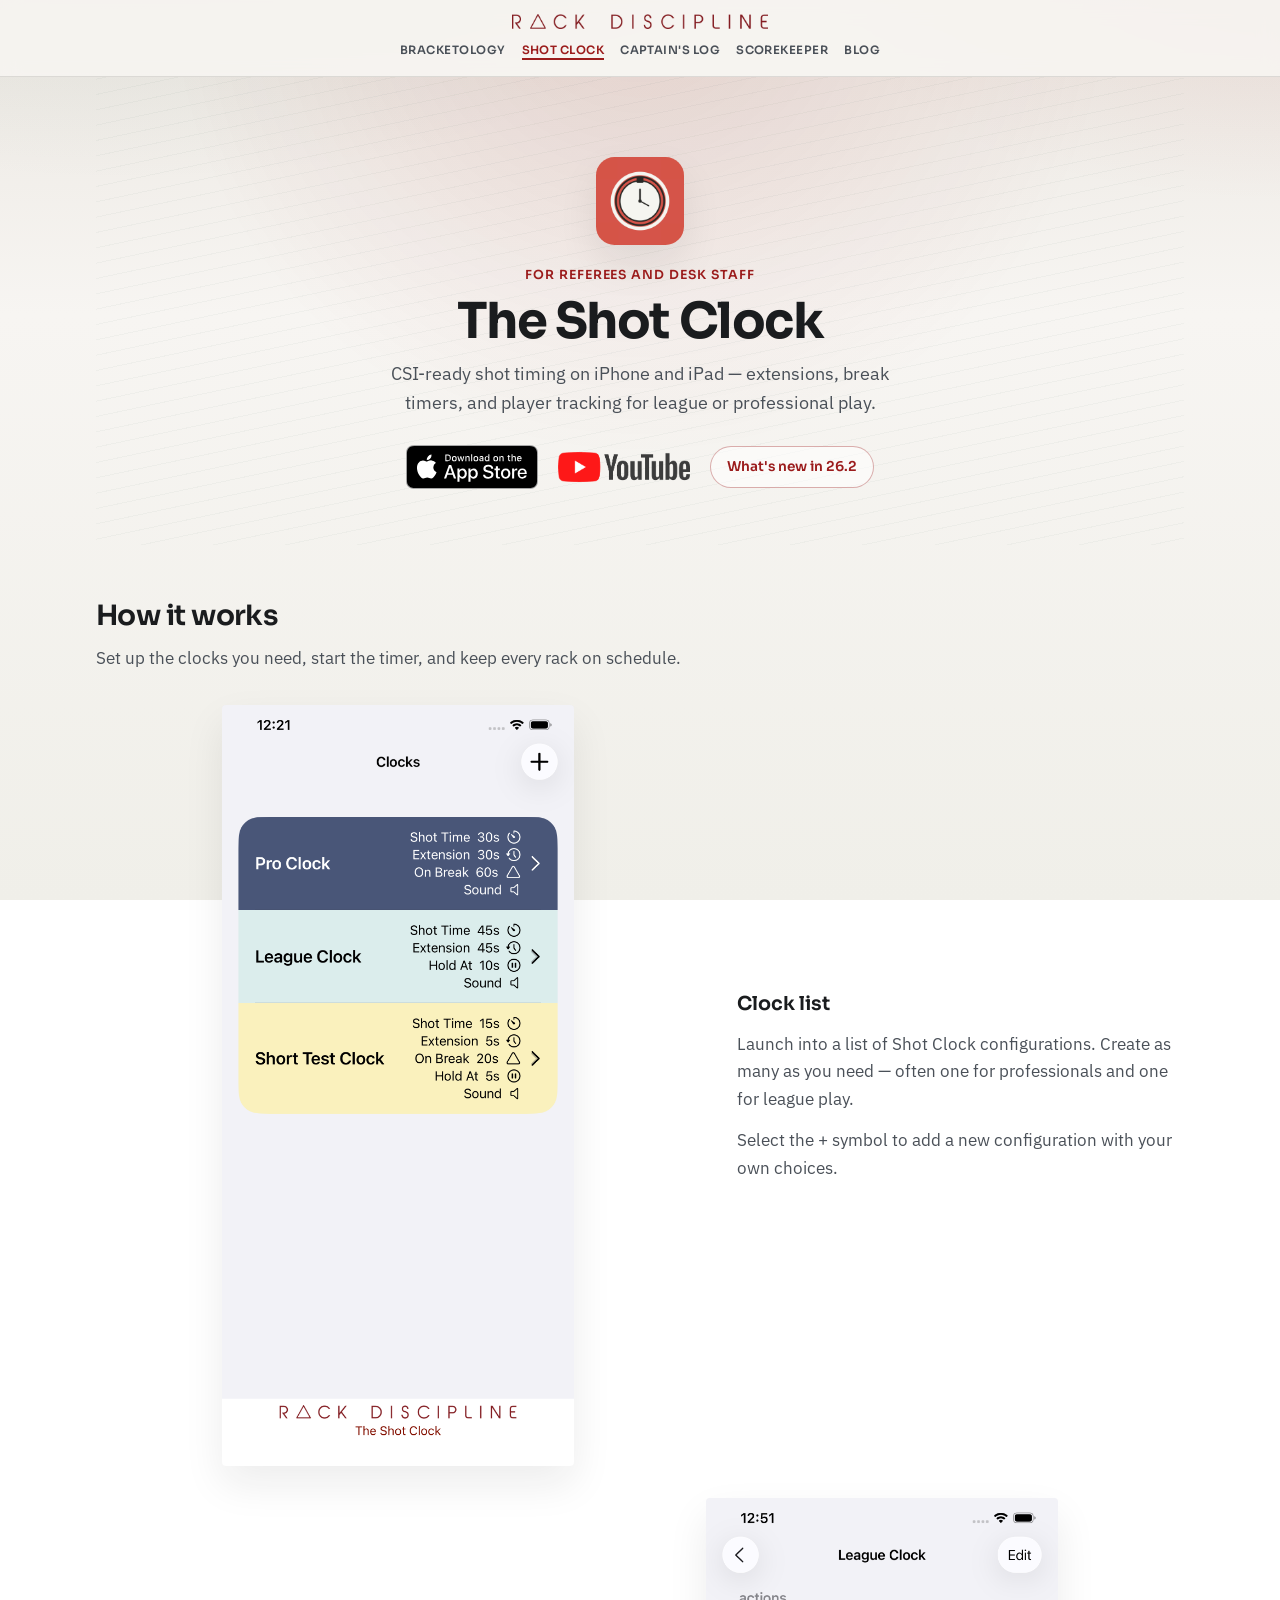
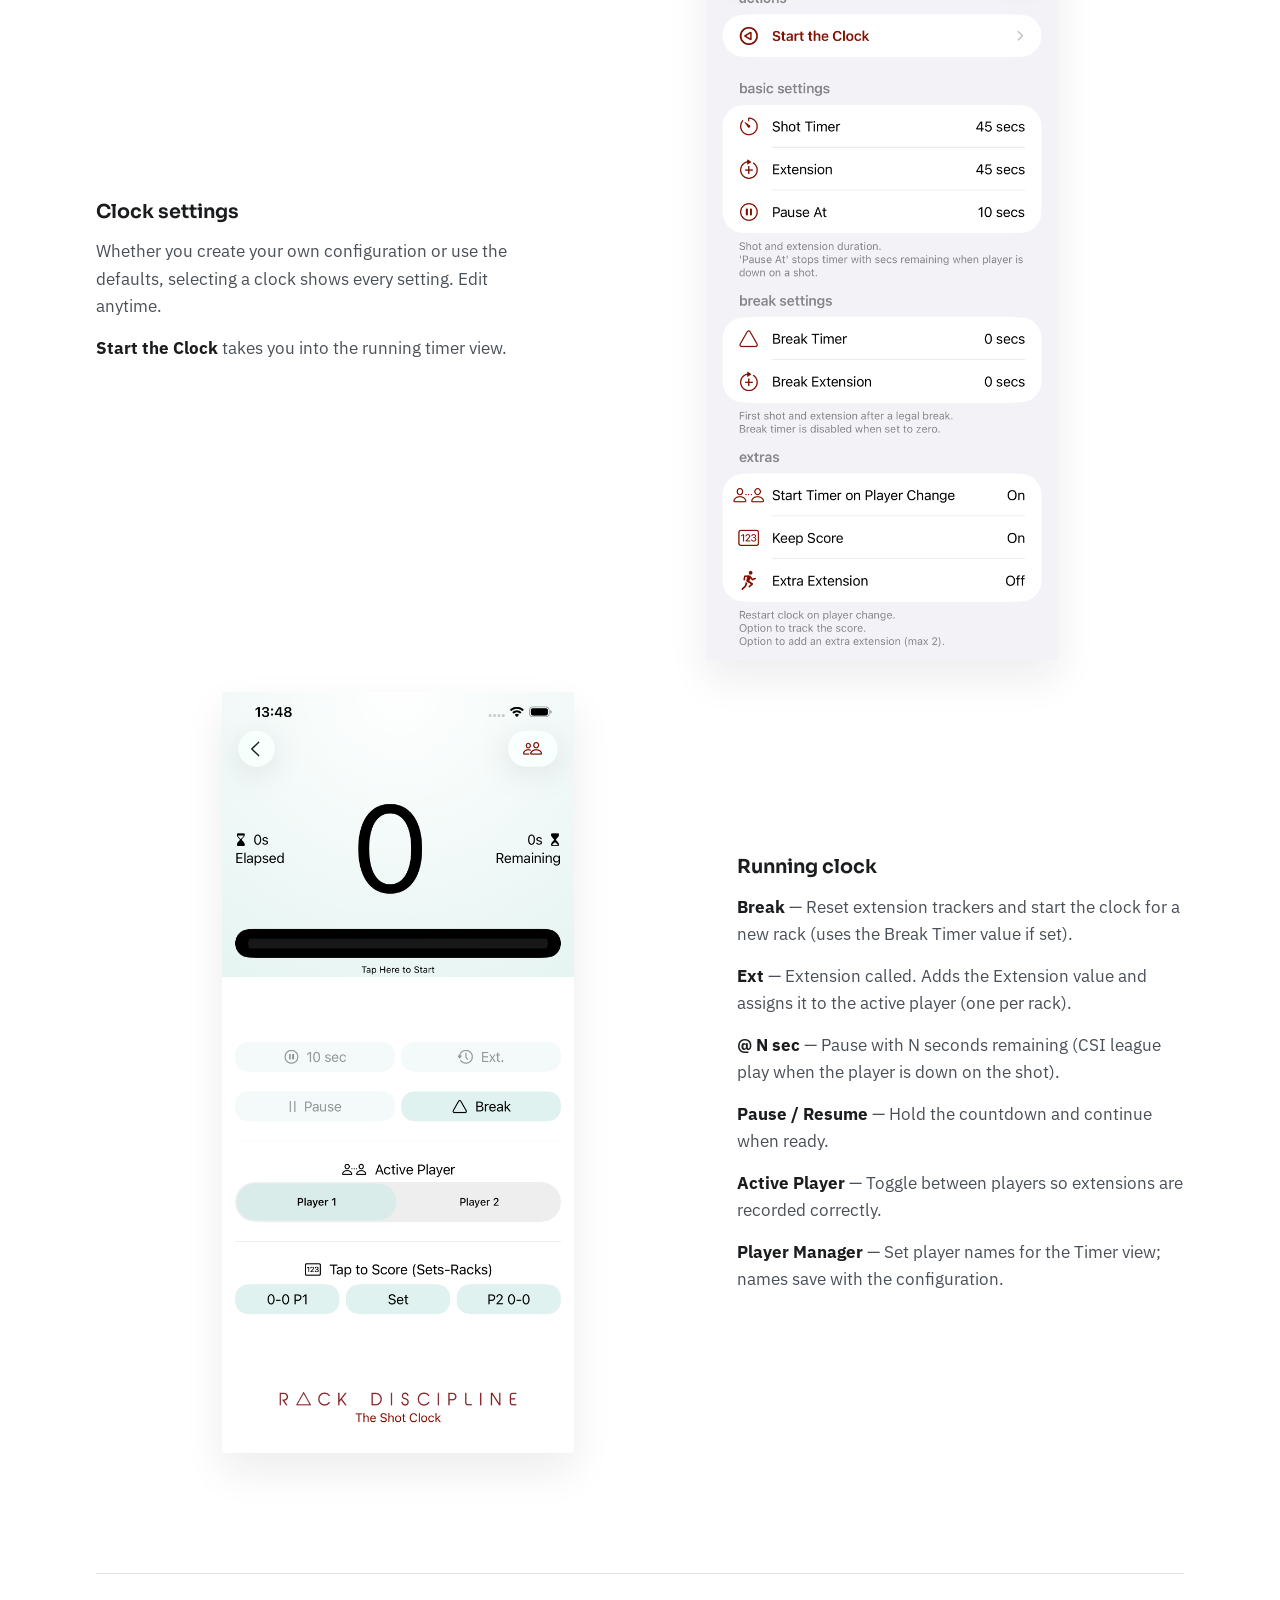
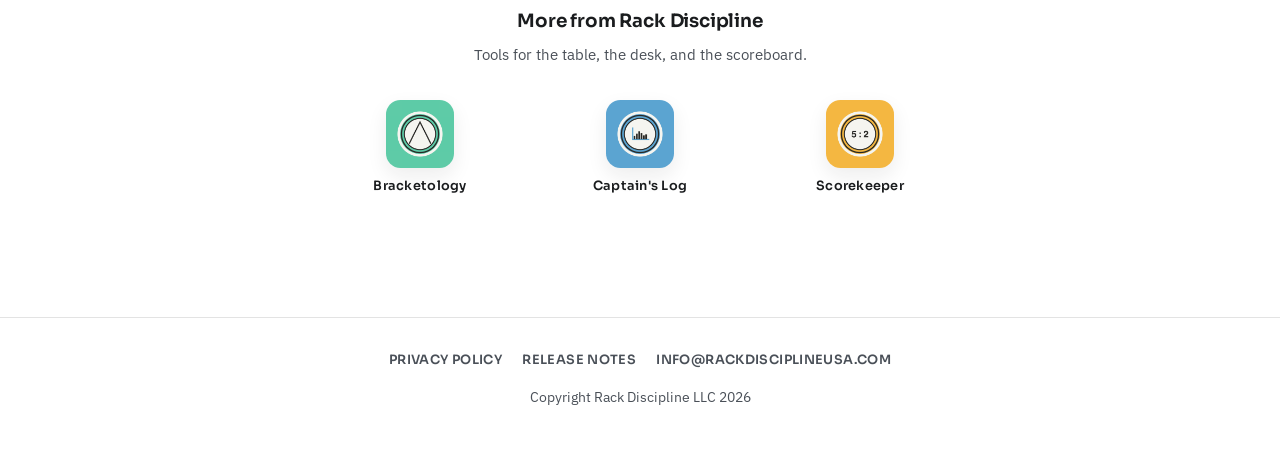
==== index.html @ 449a42b2 "Add Blog link to the nav Co-Authored-By: Claude Sonnet 5.5 <noreply@anthropic.com>" ====
<!DOCTYPE html>
<html lang="en">
<head>
  <!-- Google Tag Manager -->
  <script>(function(w,d,s,l,i){w[l]=w[l]||[];w[l].push({'gtm.start':
  new Date().getTime(),event:'gtm.js'});var f=d.getElementsByTagName(s)[0],
  j=d.createElement(s),dl=l!='dataLayer'?'&l='+l:'';j.async=true;j.src=
  'https://www.googletagmanager.com/gtm.js?id='+i+dl;f.parentNode.insertBefore(j,f);
  })(window,document,'script','dataLayer','GTM-5RBL3QDF');</script>
  <meta charset="UTF-8">
  <meta name="viewport" content="width=device-width, initial-scale=1.0">
  <title>The Shot Clock for referees and desk staff — Rack Discipline LLC</title>
  <meta name="description" content="CSI-ready shot timing on iPhone and iPad. For referees and desk staff.">
  <link rel="preconnect" href="https://fonts.googleapis.com">
  <link rel="preconnect" href="https://fonts.gstatic.com" crossorigin>
  <link href="https://fonts.googleapis.com/css2?family=IBM+Plex+Sans:wght@400;500;600&family=Sora:wght@600;700&display=swap" rel="stylesheet">
  <link rel="stylesheet" href="css/site.css">
  <script async src="https://www.googletagmanager.com/gtag/js?id=G-SCKJXLFPCS"></script>
  <script>
    window.dataLayer = window.dataLayer || [];
    function gtag(){dataLayer.push(arguments);}
    gtag('js', new Date());
    gtag('config', 'G-SCKJXLFPCS');
  </script>
</head>
<body>
  <noscript><iframe src="https://www.googletagmanager.com/ns.html?id=GTM-5RBL3QDF"
    height="0" width="0" style="display:none;visibility:hidden"></iframe></noscript>

  <header class="site-header">
    <a class="site-header__brand" href="https://rackdisciplineusa.com">
      <img src="img/RD_HOR_DARK_RED.png" alt="Rack Discipline LLC">
    </a>
    <nav class="site-nav" aria-label="Products">
      <a href="https://bracketology.rackdisciplineusa.com">Bracketology</a>
      <a href="https://shotclock.rackdisciplineusa.com" aria-current="page">Shot Clock</a>
      <a href="https://captainslog.rackdisciplineusa.com">Captain's Log</a>
      <a href="https://scorekeeper.rackdisciplineusa.com">Scorekeeper</a>
      <a href="https://blog.rackdisciplineusa.com">Blog</a>
    </nav>
  </header>

  <main>
    <section class="hero">
      <img class="hero__product-mark" src="img/Clock logo.png" alt="The Shot Clock app icon">
      <p class="hero__audience">For referees and desk staff</p>
      <h1>The Shot Clock</h1>
      <p class="hero__lede">CSI-ready shot timing on iPhone and iPad — extensions, break timers, and player tracking for league or professional play.</p>
      <div class="hero__actions">
        <a class="store-badge" href="https://apps.apple.com/us/app/the-shot-clock/id6448687219">
          <img src="img/App_store_logo.svg" alt="Download on the App Store">
        </a>
        <a class="yt-badge" href="https://www.youtube.com/@rackdiscipline">
          <img src="img/yt_logo_rgb_light.png" alt="YouTube">
        </a>
        <a class="pill-link" href="releasenotes.html">What's new in 26.2</a>
      </div>
    </section>

    <section class="section">
      <h2 class="section__title">How it works</h2>
      <p class="section__intro">Set up the clocks you need, start the timer, and keep every rack on schedule.</p>

      <article class="feature">
        <div class="feature__media">
          <a href="screenshots/V26.2 Clocks.png" target="_blank" rel="noopener">
            <img class="screenshot" src="screenshots/V26.2 Clocks.png" alt="Clock list">
          </a>
        </div>
        <div class="feature__copy">
          <h3>Clock list</h3>
          <p>Launch into a list of Shot Clock configurations. Create as many as you need — often one for professionals and one for league play.</p>
          <p>Select the + symbol to add a new configuration with your own choices.</p>
        </div>
      </article>

      <article class="feature feature--flip">
        <div class="feature__media">
          <a href="screenshots/V26.2 League Settings.png" target="_blank" rel="noopener">
            <img class="screenshot" src="screenshots/V26.2 League Settings.png" alt="Clock settings">
          </a>
        </div>
        <div class="feature__copy">
          <h3>Clock settings</h3>
          <p>Whether you create your own configuration or use the defaults, selecting a clock shows every setting. Edit anytime.</p>
          <p><strong>Start the Clock</strong> takes you into the running timer view.</p>
        </div>
      </article>

      <article class="feature">
        <div class="feature__media">
          <a href="screenshots/V26.2 League Timer.png" target="_blank" rel="noopener">
            <img class="screenshot" src="screenshots/V26.2 League Timer.png" alt="Running clock">
          </a>
        </div>
        <div class="feature__copy">
          <h3>Running clock</h3>
          <p><strong>Break</strong> — Reset extension trackers and start the clock for a new rack (uses the Break Timer value if set).</p>
          <p><strong>Ext</strong> — Extension called. Adds the Extension value and assigns it to the active player (one per rack).</p>
          <p><strong>@ N sec</strong> — Pause with N seconds remaining (CSI league play when the player is down on the shot).</p>
          <p><strong>Pause / Resume</strong> — Hold the countdown and continue when ready.</p>
          <p><strong>Active Player</strong> — Toggle between players so extensions are recorded correctly.</p>
          <p><strong>Player Manager</strong> — Set player names for the Timer view; names save with the configuration.</p>
        </div>
      </article>
    </section>

    <aside class="sisters">
      <h2>More from Rack Discipline</h2>
      <p class="sisters__lede">Tools for the table, the desk, and the scoreboard.</p>
      <div class="sisters__grid">
        <a class="sister" href="https://bracketology.rackdisciplineusa.com">
          <img src="img/Bracket logo.png" alt="">
          <span>Bracketology</span>
        </a>
        <a class="sister" href="https://captainslog.rackdisciplineusa.com">
          <img src="img/Log logo.png" alt="">
          <span>Captain's Log</span>
        </a>
        <a class="sister" href="https://scorekeeper.rackdisciplineusa.com">
          <img src="img/Scorekeeper logo.png" alt="">
          <span>Scorekeeper</span>
        </a>
      </div>
    </aside>
  </main>

  <footer class="site-footer">
    <div class="site-footer__links">
      <a href="privacy.html">Privacy Policy</a>
      <a href="releasenotes.html">Release Notes</a>
      <a href="mailto:info@rackdisciplineusa.com">info@rackdisciplineusa.com</a>
    </div>
    <p class="site-footer__copy">Copyright Rack Discipline LLC 2026</p>
  </footer>
</body>
</html>
---- css/site.css ----
/* Rack Discipline LLC — shared site styles (copy into each product site via scripts/sync-shared.sh) */

:root {
  --brand-crimson: #9b1c1c;
  --brand-crimson-deep: #6e1212;
  --ink: #1a1c1e;
  --ink-muted: #4a5058;
  --paper: #f7f5f2;
  --paper-elevated: #ffffff;
  --line: rgba(26, 28, 30, 0.12);
  --felt: #1e4d3a;
  --felt-soft: rgba(30, 77, 58, 0.08);
  --shadow: 0 18px 40px rgba(26, 28, 30, 0.08);
  --radius: 4px;
  --max: 68rem;
  --font-display: "Sora", system-ui, sans-serif;
  --font-body: "IBM Plex Sans", system-ui, sans-serif;
}

*,
*::before,
*::after {
  box-sizing: border-box;
}

html {
  scroll-behavior: smooth;
}

body {
  margin: 0;
  min-height: 100vh;
  font-family: var(--font-body);
  font-size: 1.05rem;
  line-height: 1.65;
  color: var(--ink);
  background:
    radial-gradient(ellipse 90% 55% at 10% -10%, var(--felt-soft), transparent 55%),
    radial-gradient(ellipse 70% 45% at 100% 0%, rgba(155, 28, 28, 0.07), transparent 50%),
    linear-gradient(180deg, #ebe7e1 0%, var(--paper) 35%, #f0efe9 100%);
  background-attachment: fixed;
}

img {
  max-width: 100%;
  height: auto;
}

a {
  color: var(--brand-crimson);
  text-decoration-thickness: 1px;
  text-underline-offset: 0.18em;
  transition: color 0.2s ease, opacity 0.2s ease;
}

a:hover {
  color: var(--brand-crimson-deep);
}

/* —— Layout —— */
.site-header {
  position: sticky;
  top: 0;
  z-index: 40;
  display: flex;
  flex-direction: column;
  align-items: center;
  gap: 0.75rem;
  padding: 0.9rem clamp(1rem, 4vw, 2.5rem) 1rem;
  background: rgba(247, 245, 242, 0.88);
  backdrop-filter: blur(10px);
  border-bottom: 1px solid var(--line);
}

.site-header__brand {
  display: block;
  max-width: min(16rem, 72vw);
}

.site-header__brand img {
  display: block;
  width: 100%;
  height: auto;
  max-height: 2.35rem;
  object-fit: contain;
  object-position: center;
}

.site-nav {
  display: flex;
  flex-wrap: wrap;
  gap: 0.4rem 1rem;
  justify-content: center;
  font-family: var(--font-display);
  font-size: 0.72rem;
  font-weight: 600;
  letter-spacing: 0.04em;
  text-transform: uppercase;
}

.site-nav a {
  color: var(--ink-muted);
  text-decoration: none;
}

.site-nav a:hover,
.site-nav a[aria-current="page"] {
  color: var(--brand-crimson);
}

.site-nav a[aria-current="page"] {
  box-shadow: inset 0 -2px 0 var(--brand-crimson);
}

main {
  width: min(100% - 2rem, var(--max));
  margin: 0 auto;
  padding-bottom: 4rem;
}

/* —— Hero —— */
.hero {
  position: relative;
  padding: clamp(2.5rem, 8vw, 5rem) 0 clamp(2rem, 5vw, 3.5rem);
  text-align: center;
  overflow: hidden;
}

.hero::before {
  content: "";
  position: absolute;
  inset: -20% -10% auto;
  height: 120%;
  background:
    radial-gradient(circle at 50% 0%, rgba(155, 28, 28, 0.12), transparent 55%),
    repeating-linear-gradient(
      -12deg,
      transparent,
      transparent 14px,
      rgba(30, 77, 58, 0.035) 14px,
      rgba(30, 77, 58, 0.035) 15px
    );
  pointer-events: none;
  animation: hero-drift 18s ease-in-out infinite alternate;
}

@keyframes hero-drift {
  from { transform: translateY(0) scale(1); }
  to { transform: translateY(12px) scale(1.03); }
}

.hero > * {
  position: relative;
}

.hero__product-mark {
  width: 5.5rem;
  height: 5.5rem;
  object-fit: contain;
  margin: 0 auto 1.25rem;
  display: block;
  border-radius: 1.15rem;
  box-shadow: var(--shadow);
  animation: mark-in 0.7s ease both;
}

@keyframes mark-in {
  from { opacity: 0; transform: translateY(12px) scale(0.96); }
  to { opacity: 1; transform: none; }
}

.hero__audience {
  margin: 0 0 0.55rem;
  font-family: var(--font-display);
  font-size: 0.78rem;
  font-weight: 600;
  letter-spacing: 0.08em;
  text-transform: uppercase;
  color: var(--brand-crimson);
  animation: mark-in 0.7s 0.05s ease both;
}

.hero h1 {
  margin: 0 0 0.65rem;
  font-family: var(--font-display);
  font-size: clamp(2rem, 5.5vw, 3.1rem);
  font-weight: 700;
  letter-spacing: -0.03em;
  line-height: 1.1;
  color: var(--ink);
  animation: mark-in 0.7s 0.1s ease both;
}

.hero__lede {
  margin: 0 auto 1.75rem;
  max-width: 34rem;
  color: var(--ink-muted);
  font-size: 1.1rem;
  animation: mark-in 0.7s 0.16s ease both;
}

.hero__actions {
  display: flex;
  flex-wrap: wrap;
  gap: 0.85rem 1.25rem;
  justify-content: center;
  align-items: center;
  animation: mark-in 0.7s 0.24s ease both;
}

.store-badge img {
  height: 2.75rem;
  width: auto;
  display: block;
  transition: transform 0.25s ease;
}

.store-badge:hover img {
  transform: translateY(-2px);
}

.yt-badge img {
  height: 1.85rem;
  width: auto;
  display: block;
  opacity: 0.9;
}

.yt-badge:hover img {
  opacity: 1;
}

.pill-link {
  display: inline-flex;
  align-items: center;
  padding: 0.55rem 1rem;
  font-family: var(--font-display);
  font-size: 0.85rem;
  font-weight: 600;
  color: var(--brand-crimson);
  text-decoration: none;
  border: 1px solid rgba(155, 28, 28, 0.35);
  border-radius: 999px;
  background: rgba(255, 255, 255, 0.55);
  transition: background 0.2s ease, border-color 0.2s ease, transform 0.2s ease;
}

.pill-link:hover {
  background: #fff;
  border-color: var(--brand-crimson);
  transform: translateY(-1px);
}

/* —— Sections —— */
.section {
  margin: 2.5rem 0;
  padding: 0.5rem 0 2.5rem;
  border-bottom: 1px solid var(--line);
}

.section:last-of-type {
  border-bottom: 0;
}

.section__title {
  margin: 0 0 0.35rem;
  font-family: var(--font-display);
  font-size: clamp(1.35rem, 3vw, 1.75rem);
  font-weight: 650;
  letter-spacing: -0.02em;
}

.section__intro {
  margin: 0 0 1.5rem;
  color: var(--ink-muted);
  max-width: 40rem;
}

.feature {
  display: grid;
  grid-template-columns: 1fr;
  gap: 1.5rem;
  align-items: center;
  margin: 2rem 0;
}

@media (min-width: 800px) {
  .feature {
    grid-template-columns: 1.15fr 0.85fr;
    gap: 2.25rem;
  }

  .feature--flip {
    grid-template-columns: 0.85fr 1.15fr;
  }

  .feature--flip .feature__media {
    order: 2;
  }

  .feature--pair {
    grid-template-columns: 1fr 1fr 0.9fr;
  }

  .feature--pair .feature__copy {
    grid-column: 3;
    grid-row: 1 / span 2;
  }
}

.feature__media {
  display: flex;
  flex-wrap: wrap;
  gap: 0.75rem;
  justify-content: center;
}

.feature__media a {
  display: block;
  line-height: 0;
}

.screenshot {
  display: block;
  width: 100%;
  max-width: 22rem;
  margin: 0 auto;
  border-radius: var(--radius);
  box-shadow: var(--shadow);
  background: var(--paper-elevated);
  transition: transform 0.35s ease, box-shadow 0.35s ease;
}

.screenshot:hover {
  transform: translateY(-4px);
  box-shadow: 0 22px 48px rgba(26, 28, 30, 0.12);
}

.feature--pair .screenshot {
  max-width: 100%;
}

.feature__copy h3 {
  margin: 0 0 0.65rem;
  font-family: var(--font-display);
  font-size: 1.2rem;
  font-weight: 650;
}

.feature__copy p {
  margin: 0 0 0.85rem;
  color: var(--ink-muted);
}

.feature__copy p:last-child {
  margin-bottom: 0;
}

.feature__copy strong {
  color: var(--ink);
}

/* —— Sister products —— */
.sisters {
  margin: 3rem 0 1rem;
  padding: 2rem 0 0;
  border-top: 1px solid var(--line);
  text-align: center;
}

.sisters h2 {
  margin: 0 0 0.35rem;
  font-family: var(--font-display);
  font-size: 1.15rem;
  font-weight: 650;
  letter-spacing: -0.01em;
}

.sisters__lede {
  margin: 0 0 1.5rem;
  color: var(--ink-muted);
  font-size: 0.95rem;
}

.sisters__grid {
  display: grid;
  grid-template-columns: repeat(auto-fit, minmax(9rem, 1fr));
  gap: 1.25rem;
  max-width: 40rem;
  margin: 0 auto;
}

.sister {
  display: flex;
  flex-direction: column;
  align-items: center;
  gap: 0.55rem;
  padding: 0.5rem;
  text-decoration: none;
  color: var(--ink);
  transition: transform 0.25s ease;
}

.sister:hover {
  transform: translateY(-3px);
  color: var(--brand-crimson);
}

.sister img {
  width: 4.25rem;
  height: 4.25rem;
  object-fit: contain;
  border-radius: 0.9rem;
  box-shadow: 0 8px 20px rgba(26, 28, 30, 0.08);
}

.sister span {
  font-family: var(--font-display);
  font-size: 0.8rem;
  font-weight: 600;
  letter-spacing: 0.02em;
}

/* —— Family landing (Root) —— */
.family {
  margin: 0.5rem 0 2.5rem;
}

.family__head {
  text-align: center;
  margin-bottom: 2rem;
}

.family__head h2 {
  margin: 0 0 0.4rem;
  font-family: var(--font-display);
  font-size: clamp(1.35rem, 3vw, 1.75rem);
  font-weight: 650;
  letter-spacing: -0.02em;
}

.family__head p {
  margin: 0 auto;
  max-width: 36rem;
  color: var(--ink-muted);
}

.family__grid {
  display: grid;
  grid-template-columns: 1fr;
  gap: 0 1.5rem;
  max-width: 52rem;
  margin: 0 auto;
}

@media (min-width: 720px) {
  .family__grid {
    grid-template-columns: 1fr 1fr;
  }
}

.family-item {
  display: grid;
  grid-template-columns: auto 1fr;
  gap: 1rem 1.15rem;
  align-items: start;
  padding: 1.25rem 0;
  border-top: 1px solid var(--line);
  text-decoration: none;
  color: inherit;
  transition: transform 0.25s ease;
}

.family-item:hover {
  transform: translateY(-2px);
}

.family-item:hover .family-item__name {
  color: var(--brand-crimson);
}

.family-item img,
.family-item__mark {
  width: 3.75rem;
  height: 3.75rem;
  border-radius: 0.85rem;
  object-fit: contain;
  box-shadow: 0 8px 20px rgba(26, 28, 30, 0.08);
}

.family-item__mark {
  display: grid;
  place-items: center;
  background: linear-gradient(145deg, #2a3140, #1a1c1e);
  color: #f3eee6;
  font-family: var(--font-display);
  font-size: 1.15rem;
  font-weight: 700;
  letter-spacing: -0.03em;
}

.family-item__audience {
  margin: 0 0 0.2rem;
  font-family: var(--font-display);
  font-size: 0.68rem;
  font-weight: 600;
  letter-spacing: 0.07em;
  text-transform: uppercase;
  color: var(--brand-crimson);
}

.family-item__name {
  margin: 0 0 0.35rem;
  font-family: var(--font-display);
  font-size: 1.15rem;
  font-weight: 650;
  letter-spacing: -0.01em;
  color: var(--ink);
  transition: color 0.2s ease;
}

.family-item__blurb {
  margin: 0;
  color: var(--ink-muted);
  font-size: 0.98rem;
  line-height: 1.5;
}

.family-item--soon {
  opacity: 0.92;
  cursor: default;
}

.family-item--soon:hover {
  transform: none;
}

.family-item--soon .family-item__name {
  color: var(--ink);
}

.soon-tag {
  display: inline-block;
  margin-left: 0.4rem;
  padding: 0.12rem 0.45rem;
  font-family: var(--font-display);
  font-size: 0.65rem;
  font-weight: 650;
  letter-spacing: 0.06em;
  text-transform: uppercase;
  color: var(--ink-muted);
  border: 1px solid var(--line);
  border-radius: 999px;
  vertical-align: middle;
}

.family-divider {
  width: min(100%, 52rem);
  margin: 2.75rem auto 0.5rem;
  border: 0;
  border-top: 1px solid var(--line);
}

.family--learning {
  margin-top: 0.5rem;
}

.family--learning .family__grid {
  max-width: 32rem;
}

/* —— Apps pair (Bracketology + Companion) —— */
.apps-pair {
  display: grid;
  grid-template-columns: repeat(auto-fit, minmax(12rem, 1fr));
  gap: 1.5rem;
  max-width: 28rem;
  margin: 0 auto 1.5rem;
}

.app-slot {
  text-align: center;
}

.app-slot h2 {
  margin: 0 0 0.75rem;
  font-family: var(--font-display);
  font-size: 0.95rem;
  font-weight: 650;
}

.app-slot .hero__product-mark {
  margin-bottom: 0.85rem;
}

/* —— Legal / prose pages —— */
.prose-page {
  width: min(100% - 2rem, 46rem);
  margin: 0 auto;
  padding: 2.5rem 0 4rem;
}

.prose-page .brand-mark {
  display: block;
  width: min(100%, 16rem);
  margin: 0 auto 1.75rem;
}

.prose-page h1 {
  margin: 0 0 0.5rem;
  font-family: var(--font-display);
  font-size: clamp(1.5rem, 4vw, 2rem);
  font-weight: 700;
  letter-spacing: -0.02em;
  text-align: center;
}

.prose-page .meta {
  text-align: center;
  color: var(--ink-muted);
  margin: 0 0 2rem;
  font-size: 0.95rem;
}

.prose-block {
  margin: 0 0 1.5rem;
  padding: 1.25rem 0;
  border-bottom: 1px solid var(--line);
}

.prose-block:last-child {
  border-bottom: 0;
}

.prose-block h2,
.prose-block h3 {
  margin: 0 0 0.65rem;
  font-family: var(--font-display);
  font-size: 1.1rem;
  font-weight: 650;
}

.prose-block ul {
  margin: 0.5rem 0 0;
  padding-left: 1.25rem;
}

.prose-block li {
  margin-bottom: 0.45rem;
  color: var(--ink-muted);
}

.prose-block li strong {
  color: var(--ink);
}

.notes-list {
  display: grid;
  gap: 1.75rem;
  margin-top: 2rem;
}

.note {
  padding-bottom: 1.75rem;
  border-bottom: 1px solid var(--line);
}

.note h3 {
  margin: 0 0 0.25rem;
  font-family: var(--font-display);
  font-size: 1.2rem;
}

.note__date {
  margin: 0 0 1rem;
  color: var(--ink-muted);
  font-size: 0.9rem;
}

/* —— Footer —— */
.site-footer {
  margin-top: 2rem;
  padding: 2rem clamp(1rem, 4vw, 2.5rem) 2.5rem;
  border-top: 1px solid var(--line);
  text-align: center;
  background: rgba(255, 255, 255, 0.35);
}

.site-footer__links {
  display: flex;
  flex-wrap: wrap;
  gap: 0.75rem 1.25rem;
  justify-content: center;
  margin-bottom: 0.85rem;
  font-family: var(--font-display);
  font-size: 0.8rem;
  font-weight: 600;
  letter-spacing: 0.03em;
  text-transform: uppercase;
}

.site-footer__links a {
  color: var(--ink-muted);
  text-decoration: none;
}

.site-footer__links a:hover {
  color: var(--brand-crimson);
}

.site-footer__copy {
  margin: 0;
  color: var(--ink-muted);
  font-size: 0.9rem;
}

/* —— Motion preference —— */
@media (prefers-reduced-motion: reduce) {
  html { scroll-behavior: auto; }
  .hero::before,
  .hero__product-mark,
  .hero h1,
  .hero__lede,
  .hero__actions,
  .screenshot,
  .sister {
    animation: none !important;
    transition: none !important;
  }
}
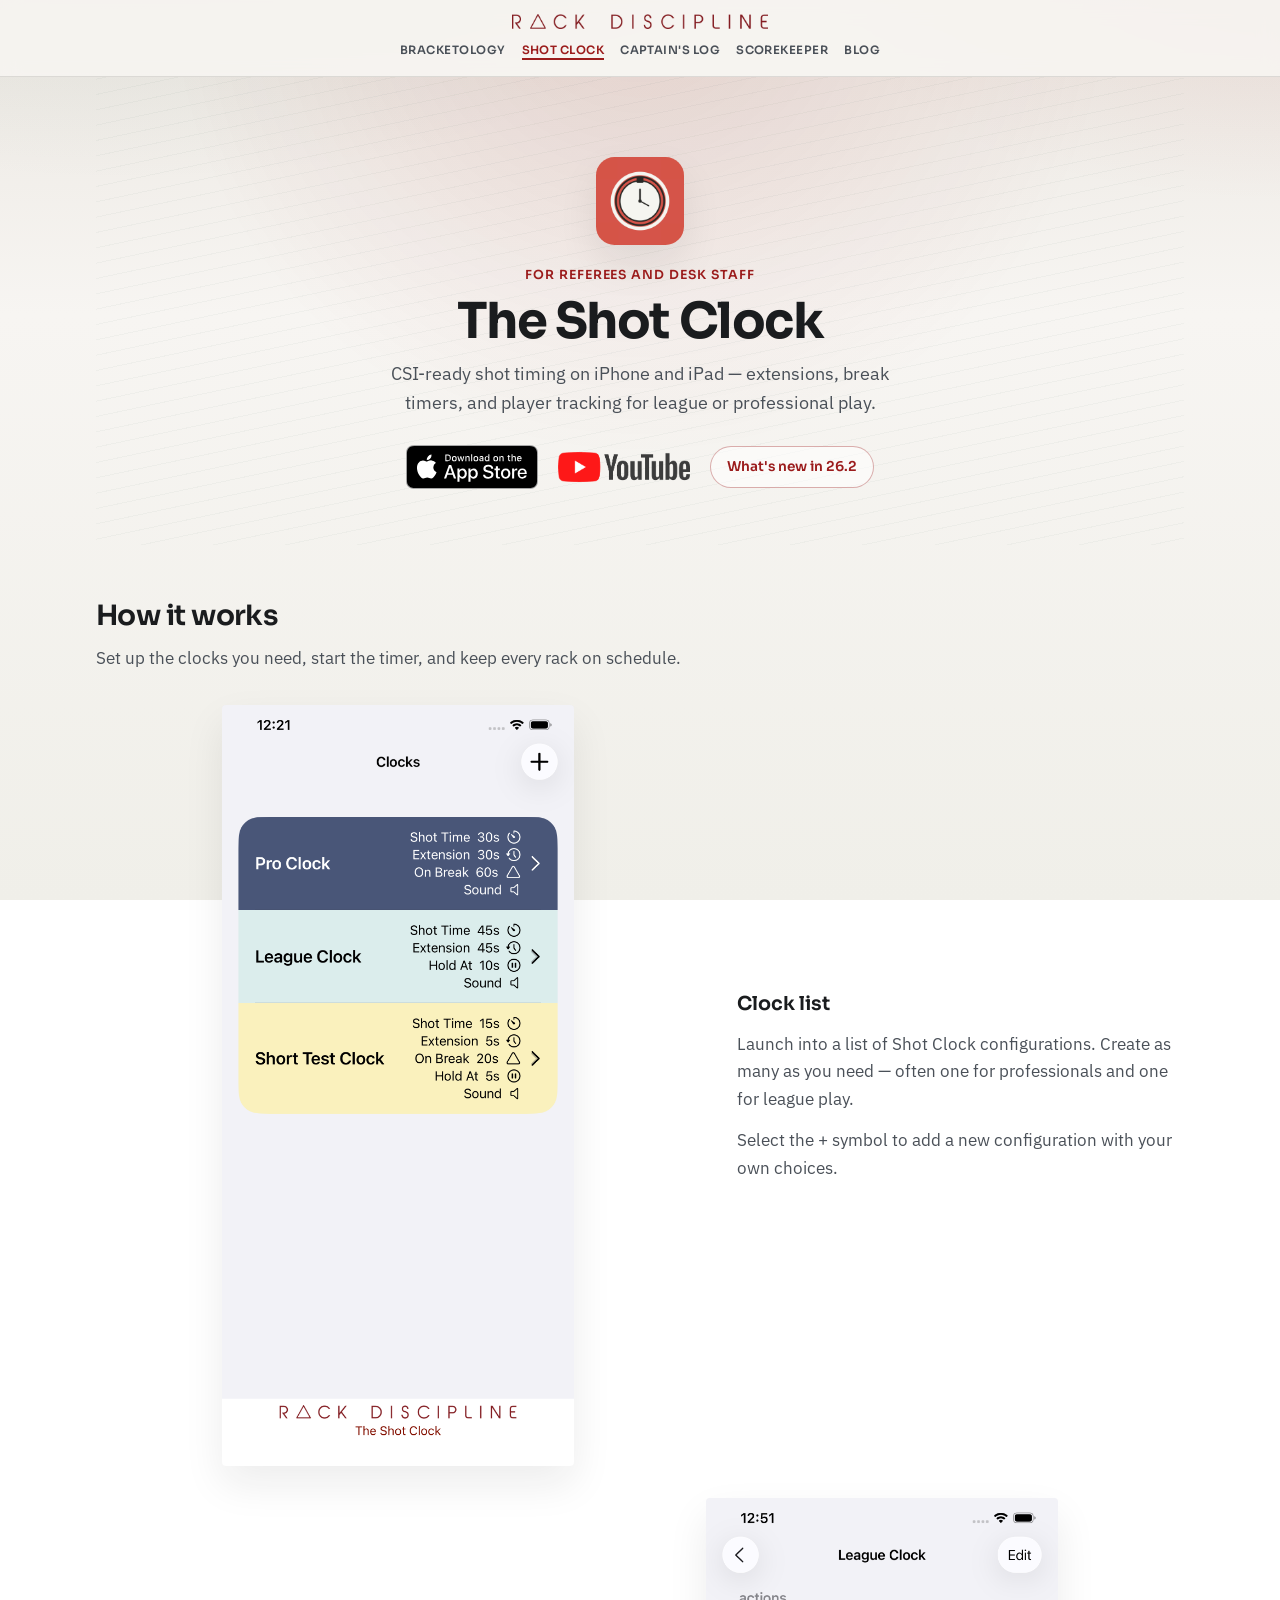
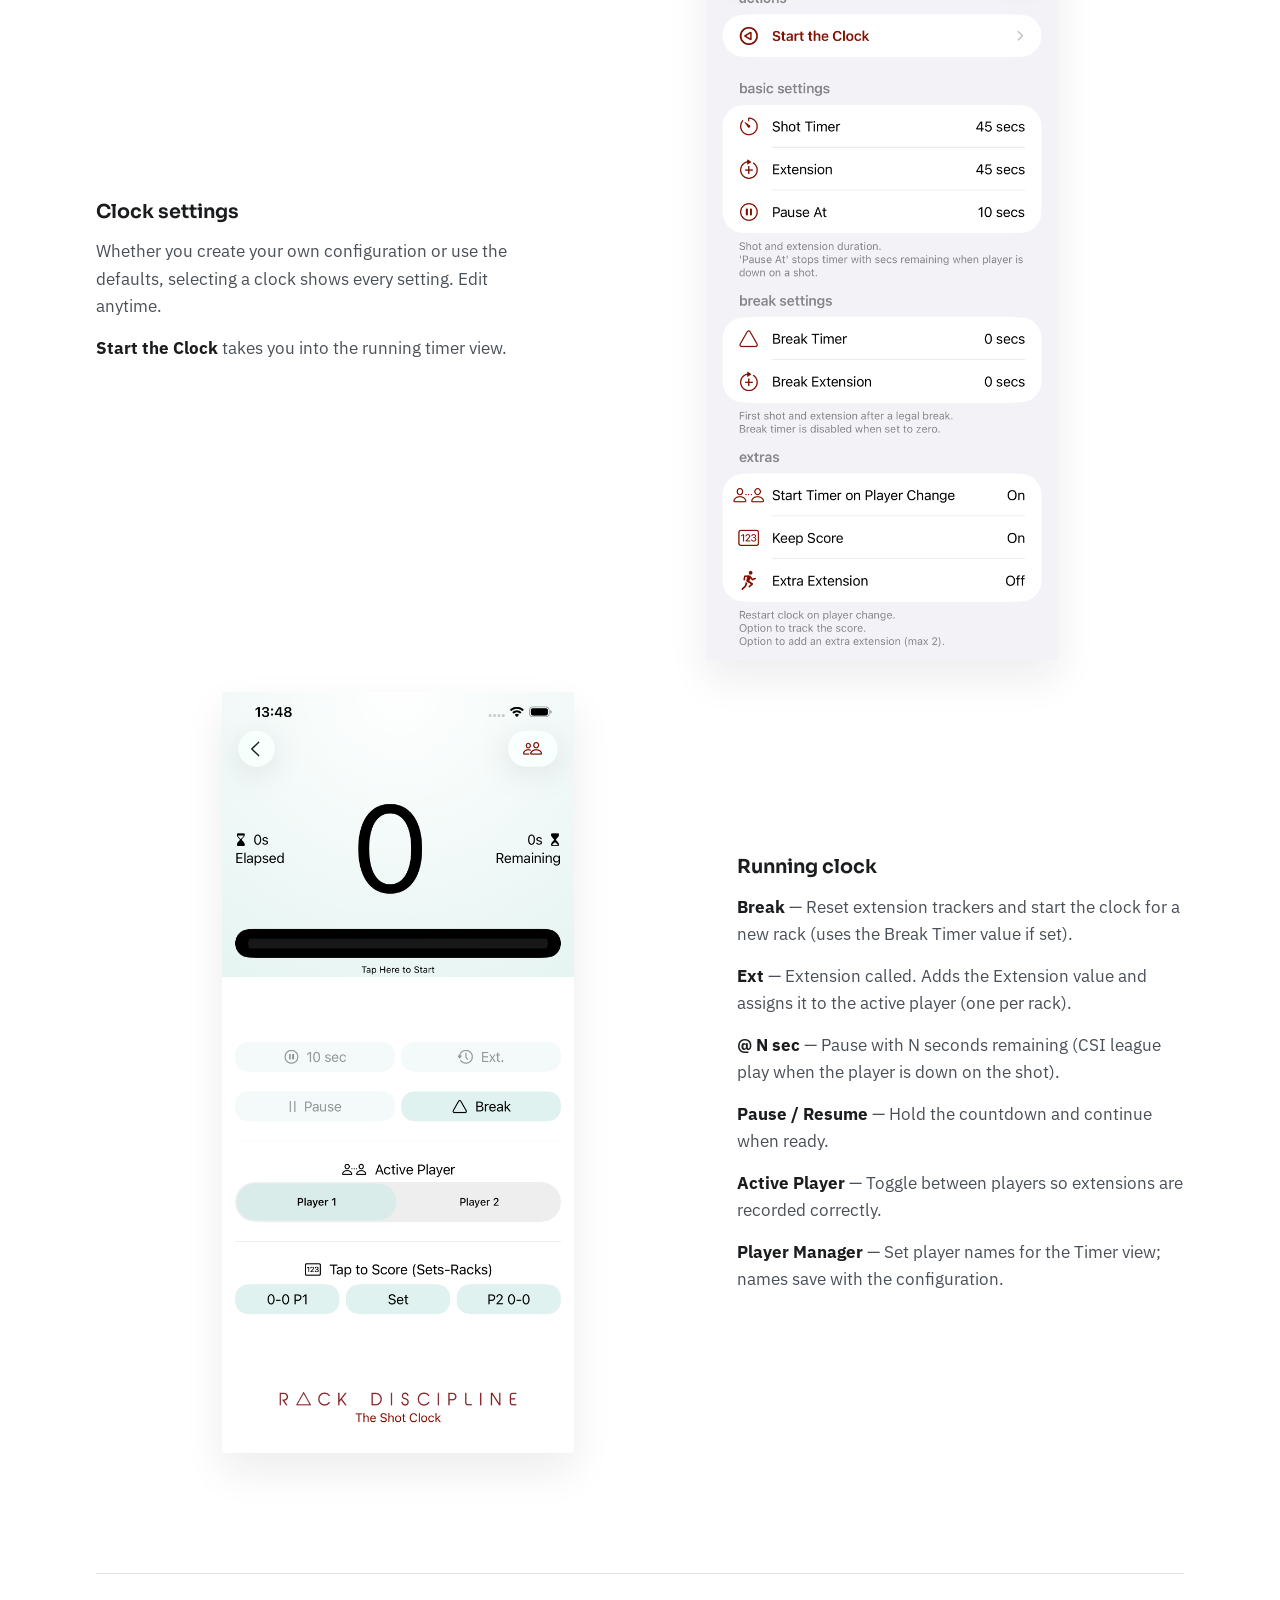
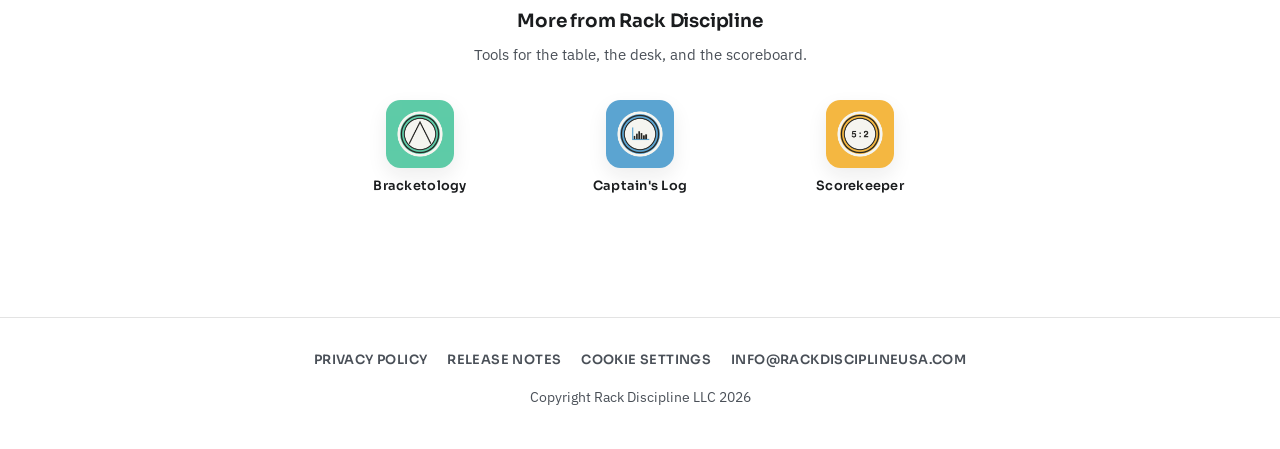
==== commit 2e513555: "Cookie consent: load shared consent.js instead of the Google tag, Cookie settings footer link, polic" ====
--- a/index.html
+++ b/index.html
@@ -1,32 +1,47 @@
 <!DOCTYPE html>
 <html lang="en">
 <head>
-  <!-- Google Tag Manager -->
-  <script>(function(w,d,s,l,i){w[l]=w[l]||[];w[l].push({'gtm.start':
-  new Date().getTime(),event:'gtm.js'});var f=d.getElementsByTagName(s)[0],
-  j=d.createElement(s),dl=l!='dataLayer'?'&l='+l:'';j.async=true;j.src=
-  'https://www.googletagmanager.com/gtm.js?id='+i+dl;f.parentNode.insertBefore(j,f);
-  })(window,document,'script','dataLayer','GTM-5RBL3QDF');</script>
   <meta charset="UTF-8">
   <meta name="viewport" content="width=device-width, initial-scale=1.0">
-  <title>The Shot Clock for referees and desk staff — Rack Discipline LLC</title>
-  <meta name="description" content="CSI-ready shot timing on iPhone and iPad. For referees and desk staff.">
+  <title>The Shot Clock: CSI-ready shot clock app for pool referees</title>
+  <meta name="description" content="CSI-ready shot timing on iPhone and iPad, with extensions, break timers and player tracking for league and professional pool play.">
+  <link rel="canonical" href="https://shotclock.rackdisciplineusa.com/">
+  <meta name="apple-itunes-app" content="app-id=6448687219">
+
+  <meta property="og:type" content="website">
+  <meta property="og:site_name" content="Rack Discipline LLC">
+  <meta property="og:title" content="The Shot Clock: CSI-ready shot clock app for pool referees">
+  <meta property="og:description" content="CSI-ready shot timing on iPhone and iPad, with extensions, break timers and player tracking for league and professional pool play.">
+  <meta property="og:url" content="https://shotclock.rackdisciplineusa.com/">
+  <meta property="og:image" content="https://shotclock.rackdisciplineusa.com/img/Clock%20logo.png">
+  <meta property="og:image:alt" content="The Shot Clock app icon">
+  <meta name="twitter:card" content="summary">
+
+  <script type="application/ld+json">
+  {
+    "@context": "https://schema.org",
+    "@type": "SoftwareApplication",
+    "name": "The Shot Clock",
+    "applicationCategory": "SportsApplication",
+    "operatingSystem": "iOS, iPadOS",
+    "description": "CSI-ready shot timing for referees and desk staff, with extensions, break timers and player tracking.",
+    "downloadUrl": "https://apps.apple.com/us/app/the-shot-clock/id6448687219",
+    "url": "https://shotclock.rackdisciplineusa.com/",
+    "image": "https://shotclock.rackdisciplineusa.com/img/Clock%20logo.png",
+    "publisher": {
+      "@type": "Organization",
+      "name": "Rack Discipline LLC",
+      "url": "https://rackdisciplineusa.com"
+    }
+  }
+  </script>
   <link rel="preconnect" href="https://fonts.googleapis.com">
   <link rel="preconnect" href="https://fonts.gstatic.com" crossorigin>
   <link href="https://fonts.googleapis.com/css2?family=IBM+Plex+Sans:wght@400;500;600&family=Sora:wght@600;700&display=swap" rel="stylesheet">
   <link rel="stylesheet" href="css/site.css">
-  <script async src="https://www.googletagmanager.com/gtag/js?id=G-SCKJXLFPCS"></script>
-  <script>
-    window.dataLayer = window.dataLayer || [];
-    function gtag(){dataLayer.push(arguments);}
-    gtag('js', new Date());
-    gtag('config', 'G-SCKJXLFPCS');
-  </script>
+  <script src="https://rackdisciplineusa.com/consent.js" defer></script>
 </head>
 <body>
-  <noscript><iframe src="https://www.googletagmanager.com/ns.html?id=GTM-5RBL3QDF"
-    height="0" width="0" style="display:none;visibility:hidden"></iframe></noscript>
-
   <header class="site-header">
     <a class="site-header__brand" href="https://rackdisciplineusa.com">
       <img src="img/RD_HOR_DARK_RED.png" alt="Rack Discipline LLC">
@@ -129,6 +144,7 @@
     <div class="site-footer__links">
       <a href="privacy.html">Privacy Policy</a>
       <a href="releasenotes.html">Release Notes</a>
+      <a href="#cookie-settings">Cookie settings</a>
       <a href="mailto:info@rackdisciplineusa.com">info@rackdisciplineusa.com</a>
     </div>
     <p class="site-footer__copy">Copyright Rack Discipline LLC 2026</p>
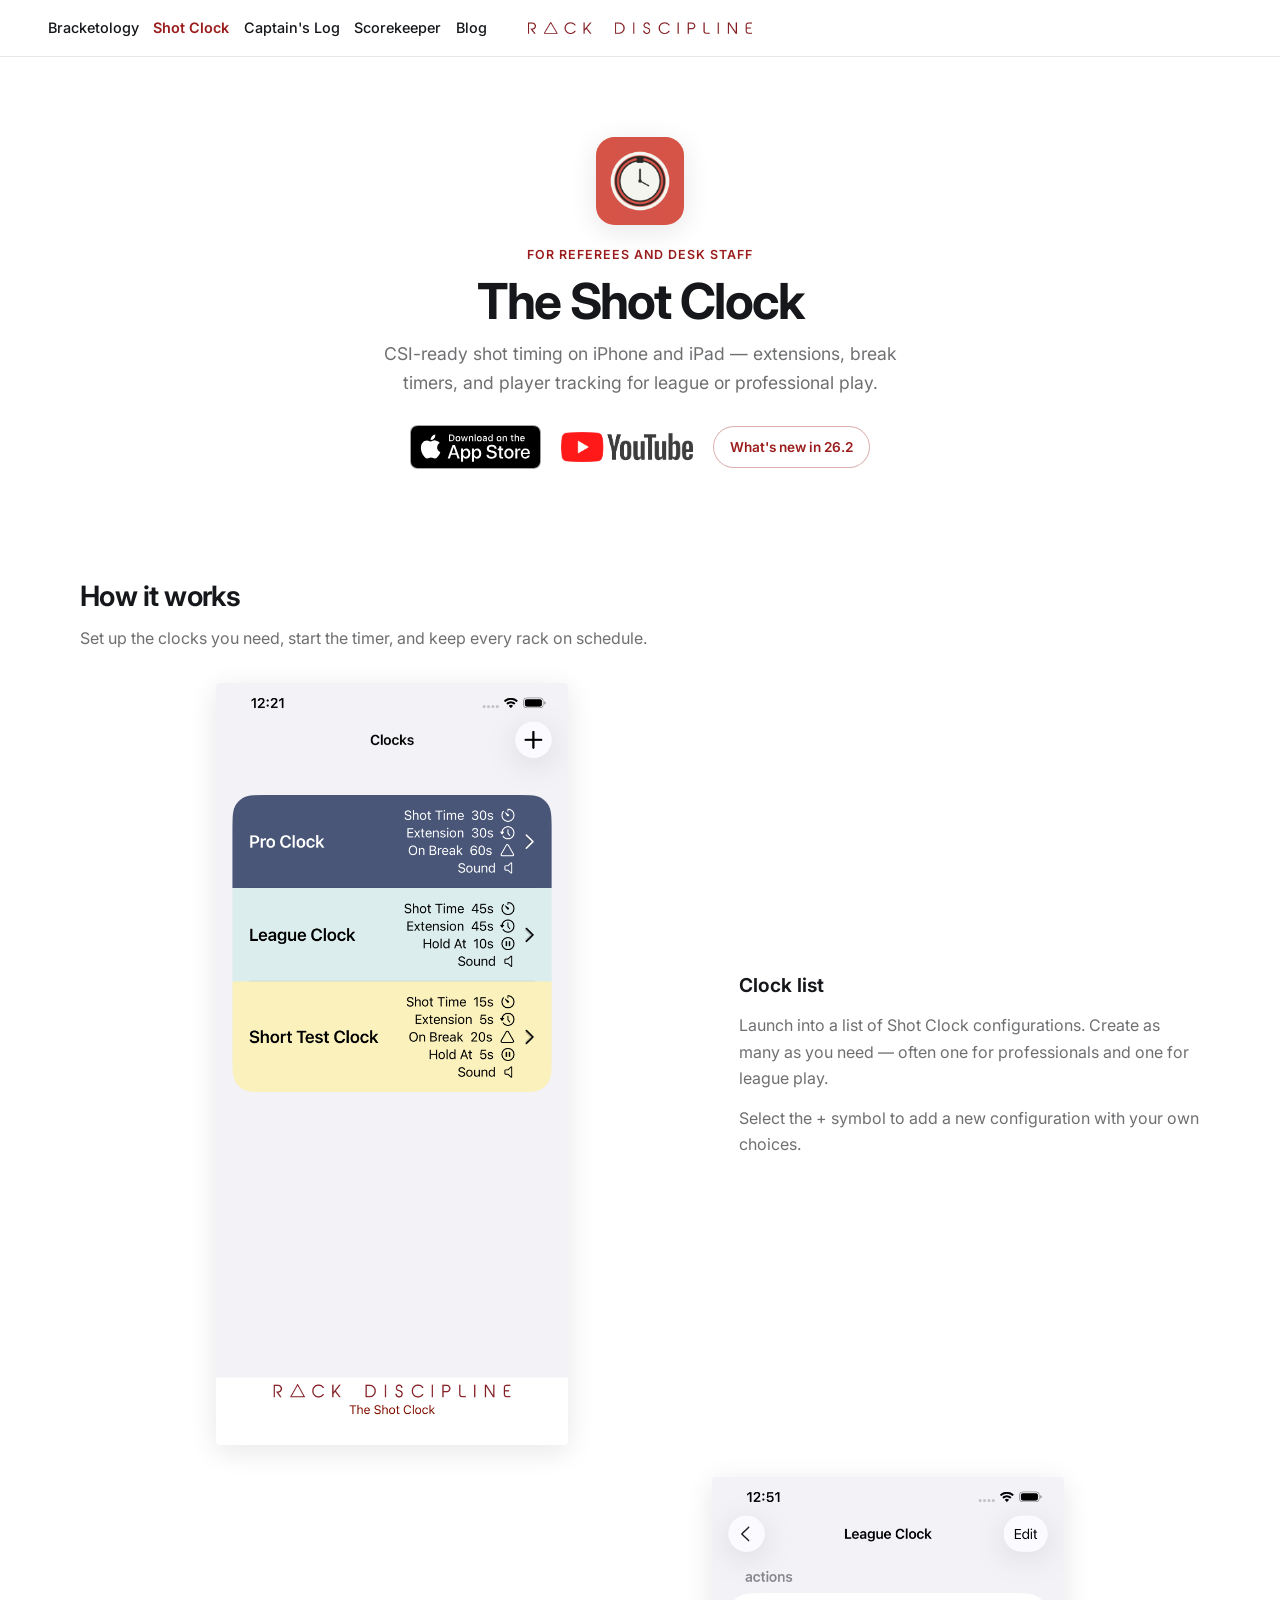
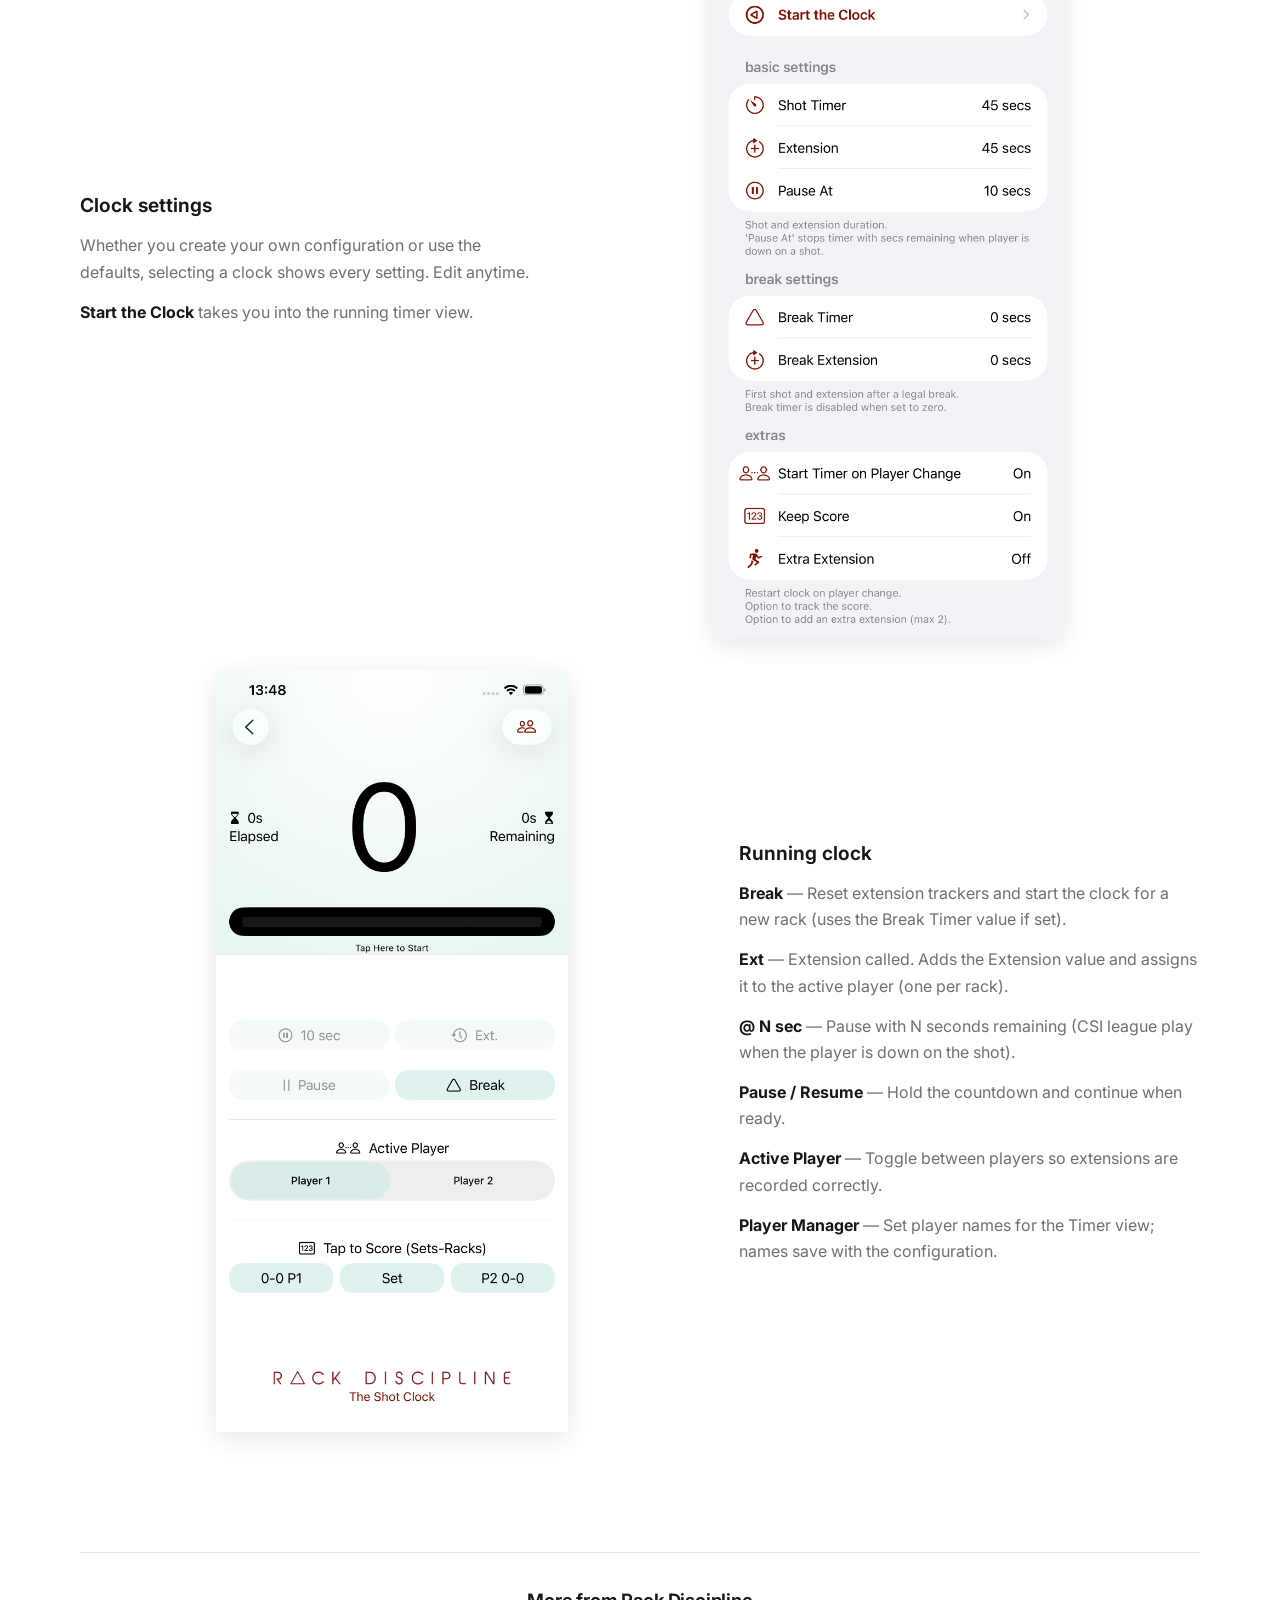
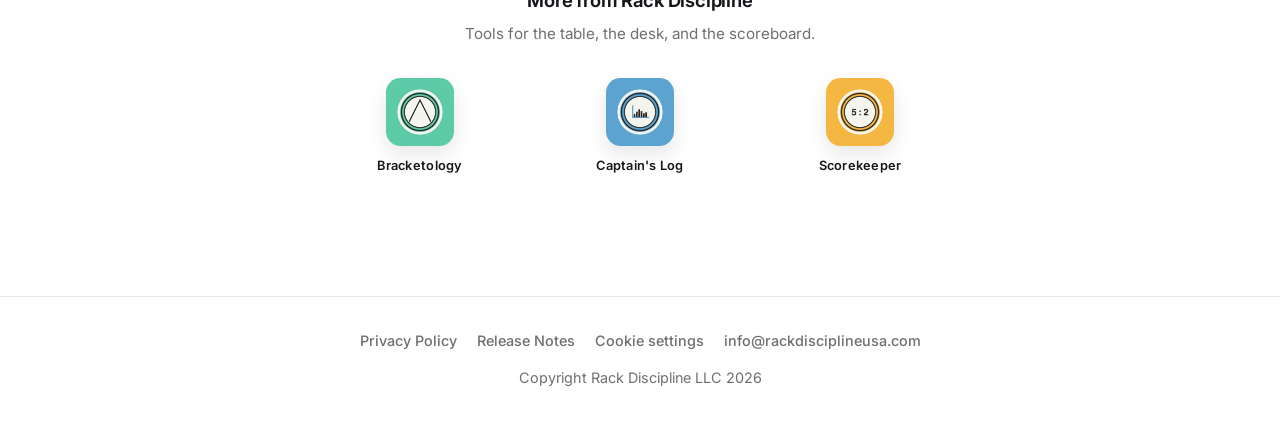
==== commit 7b7513ea: "Restyle to match the blog (Inter, white page, centered-logo header) Co-Authored-By: Claude Sonnet 5." ====
--- a/index.html
+++ b/index.html
@@ -37,7 +37,7 @@
   </script>
   <link rel="preconnect" href="https://fonts.googleapis.com">
   <link rel="preconnect" href="https://fonts.gstatic.com" crossorigin>
-  <link href="https://fonts.googleapis.com/css2?family=IBM+Plex+Sans:wght@400;500;600&family=Sora:wght@600;700&display=swap" rel="stylesheet">
+  <link href="https://fonts.googleapis.com/css2?family=Inter:wght@400;500;600;700&display=swap" rel="stylesheet">
   <link rel="stylesheet" href="css/site.css">
   <script src="https://rackdisciplineusa.com/consent.js" defer></script>
 </head>
--- a/css/site.css
+++ b/css/site.css
@@ -3,18 +3,18 @@
 :root {
   --brand-crimson: #9b1c1c;
   --brand-crimson-deep: #6e1212;
-  --ink: #1a1c1e;
-  --ink-muted: #4a5058;
-  --paper: #f7f5f2;
+  --ink: #15171a;
+  --ink-muted: rgba(21, 23, 26, 0.62);
+  --paper: #ffffff;
   --paper-elevated: #ffffff;
-  --line: rgba(26, 28, 30, 0.12);
+  --line: rgba(21, 23, 26, 0.1);
   --felt: #1e4d3a;
   --felt-soft: rgba(30, 77, 58, 0.08);
-  --shadow: 0 18px 40px rgba(26, 28, 30, 0.08);
+  --shadow: 0 6px 28px rgba(21, 23, 26, 0.1);
   --radius: 4px;
-  --max: 68rem;
-  --font-display: "Sora", system-ui, sans-serif;
-  --font-body: "IBM Plex Sans", system-ui, sans-serif;
+  --max: 70rem;
+  --font-display: "Inter", -apple-system, BlinkMacSystemFont, "Segoe UI", Roboto, "Helvetica Neue", sans-serif;
+  --font-body: "Inter", -apple-system, BlinkMacSystemFont, "Segoe UI", Roboto, "Helvetica Neue", sans-serif;
 }
 
 *,
@@ -31,14 +31,11 @@
   margin: 0;
   min-height: 100vh;
   font-family: var(--font-body);
-  font-size: 1.05rem;
+  font-size: 1rem;
   line-height: 1.65;
+  -webkit-font-smoothing: antialiased;
   color: var(--ink);
-  background:
-    radial-gradient(ellipse 90% 55% at 10% -10%, var(--felt-soft), transparent 55%),
-    radial-gradient(ellipse 70% 45% at 100% 0%, rgba(155, 28, 28, 0.07), transparent 50%),
-    linear-gradient(180deg, #ebe7e1 0%, var(--paper) 35%, #f0efe9 100%);
-  background-attachment: fixed;
+  background: var(--paper);
 }
 
 img {
@@ -67,9 +64,34 @@
   align-items: center;
   gap: 0.75rem;
   padding: 0.9rem clamp(1rem, 4vw, 2.5rem) 1rem;
-  background: rgba(247, 245, 242, 0.88);
-  backdrop-filter: blur(10px);
+  background: #fff;
   border-bottom: 1px solid var(--line);
+}
+
+@media (min-width: 76rem) {
+  .site-header {
+    display: grid;
+    grid-template-columns: 1fr auto 1fr;
+    align-items: center;
+    gap: 1rem;
+    padding: 1rem clamp(1.5rem, 4vw, 3rem);
+  }
+
+  .site-header .site-header__brand {
+    grid-column: 2;
+    grid-row: 1;
+    max-width: 14rem;
+  }
+
+  .site-header .site-nav {
+    grid-column: 1;
+    grid-row: 1;
+    flex-wrap: nowrap;
+    gap: 0 0.9rem;
+    justify-content: flex-start;
+    font-size: 0.9rem;
+    white-space: nowrap;
+  }
 }
 
 .site-header__brand {
@@ -92,14 +114,12 @@
   gap: 0.4rem 1rem;
   justify-content: center;
   font-family: var(--font-display);
-  font-size: 0.72rem;
-  font-weight: 600;
-  letter-spacing: 0.04em;
-  text-transform: uppercase;
+  font-size: 0.92rem;
+  font-weight: 500;
 }
 
 .site-nav a {
-  color: var(--ink-muted);
+  color: var(--ink);
   text-decoration: none;
 }
 
@@ -109,7 +129,7 @@
 }
 
 .site-nav a[aria-current="page"] {
-  box-shadow: inset 0 -2px 0 var(--brand-crimson);
+  font-weight: 600;
 }
 
 main {
@@ -126,29 +146,6 @@
   overflow: hidden;
 }
 
-.hero::before {
-  content: "";
-  position: absolute;
-  inset: -20% -10% auto;
-  height: 120%;
-  background:
-    radial-gradient(circle at 50% 0%, rgba(155, 28, 28, 0.12), transparent 55%),
-    repeating-linear-gradient(
-      -12deg,
-      transparent,
-      transparent 14px,
-      rgba(30, 77, 58, 0.035) 14px,
-      rgba(30, 77, 58, 0.035) 15px
-    );
-  pointer-events: none;
-  animation: hero-drift 18s ease-in-out infinite alternate;
-}
-
-@keyframes hero-drift {
-  from { transform: translateY(0) scale(1); }
-  to { transform: translateY(12px) scale(1.03); }
-}
-
 .hero > * {
   position: relative;
 }
@@ -167,6 +164,18 @@
 @keyframes mark-in {
   from { opacity: 0; transform: translateY(12px) scale(0.96); }
   to { opacity: 1; transform: none; }
+}
+
+.hero h1.hero__logo {
+  margin: 0 auto 1.1rem;
+  max-width: min(30rem, 88vw);
+  line-height: 0;
+}
+
+.hero__logo img {
+  display: block;
+  width: 100%;
+  height: auto;
 }
 
 .hero__audience {
@@ -185,7 +194,7 @@
   font-family: var(--font-display);
   font-size: clamp(2rem, 5.5vw, 3.1rem);
   font-weight: 700;
-  letter-spacing: -0.03em;
+  letter-spacing: -0.035em;
   line-height: 1.1;
   color: var(--ink);
   animation: mark-in 0.7s 0.1s ease both;
@@ -333,7 +342,7 @@
 
 .screenshot:hover {
   transform: translateY(-4px);
-  box-shadow: 0 22px 48px rgba(26, 28, 30, 0.12);
+  box-shadow: 0 12px 36px rgba(21, 23, 26, 0.14);
 }
 
 .feature--pair .screenshot {
@@ -411,7 +420,7 @@
   height: 4.25rem;
   object-fit: contain;
   border-radius: 0.9rem;
-  box-shadow: 0 8px 20px rgba(26, 28, 30, 0.08);
+  box-shadow: 0 8px 20px rgba(21, 23, 26, 0.1);
 }
 
 .sister span {
@@ -485,7 +494,7 @@
   height: 3.75rem;
   border-radius: 0.85rem;
   object-fit: contain;
-  box-shadow: 0 8px 20px rgba(26, 28, 30, 0.08);
+  box-shadow: 0 8px 20px rgba(21, 23, 26, 0.1);
 }
 
 .family-item__mark {
@@ -683,7 +692,7 @@
   padding: 2rem clamp(1rem, 4vw, 2.5rem) 2.5rem;
   border-top: 1px solid var(--line);
   text-align: center;
-  background: rgba(255, 255, 255, 0.35);
+  background: #fff;
 }
 
 .site-footer__links {
@@ -693,10 +702,8 @@
   justify-content: center;
   margin-bottom: 0.85rem;
   font-family: var(--font-display);
-  font-size: 0.8rem;
-  font-weight: 600;
-  letter-spacing: 0.03em;
-  text-transform: uppercase;
+  font-size: 0.9rem;
+  font-weight: 500;
 }
 
 .site-footer__links a {
@@ -717,7 +724,6 @@
 /* —— Motion preference —— */
 @media (prefers-reduced-motion: reduce) {
   html { scroll-behavior: auto; }
-  .hero::before,
   .hero__product-mark,
   .hero h1,
   .hero__lede,
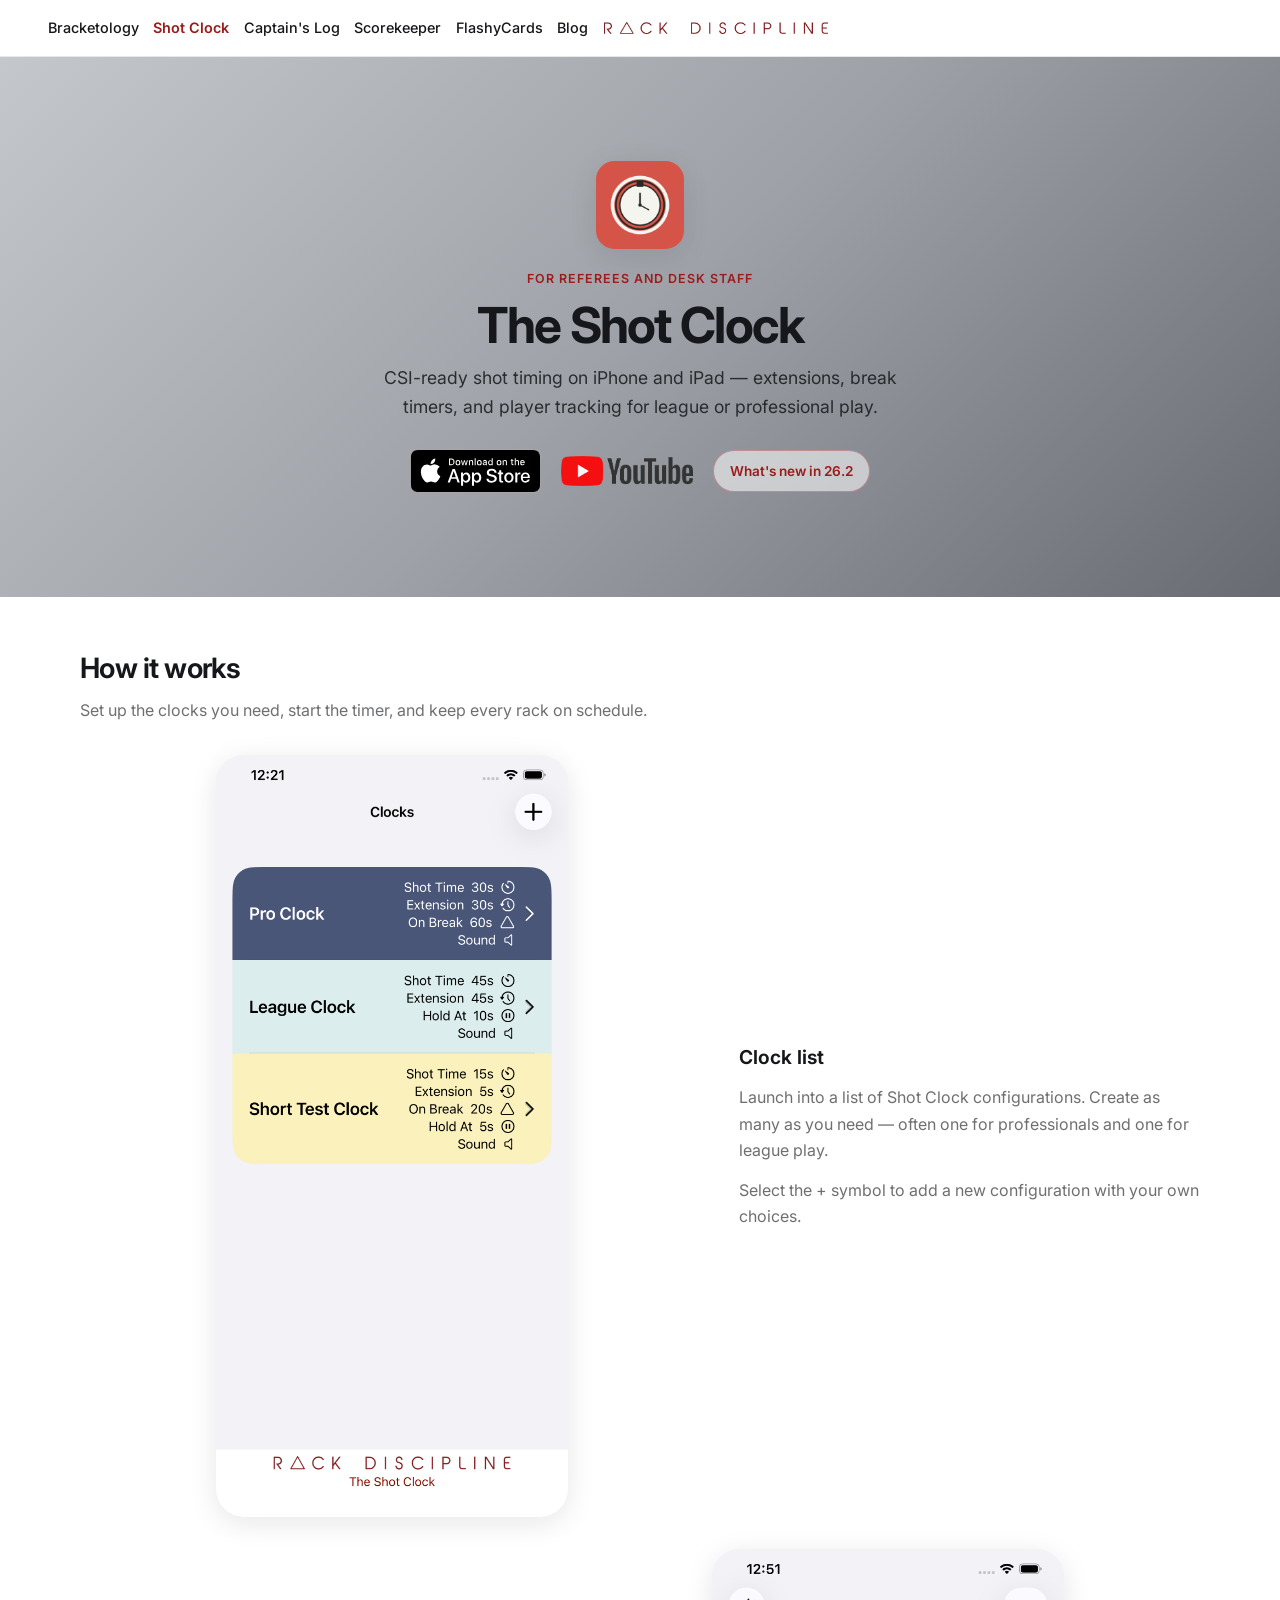
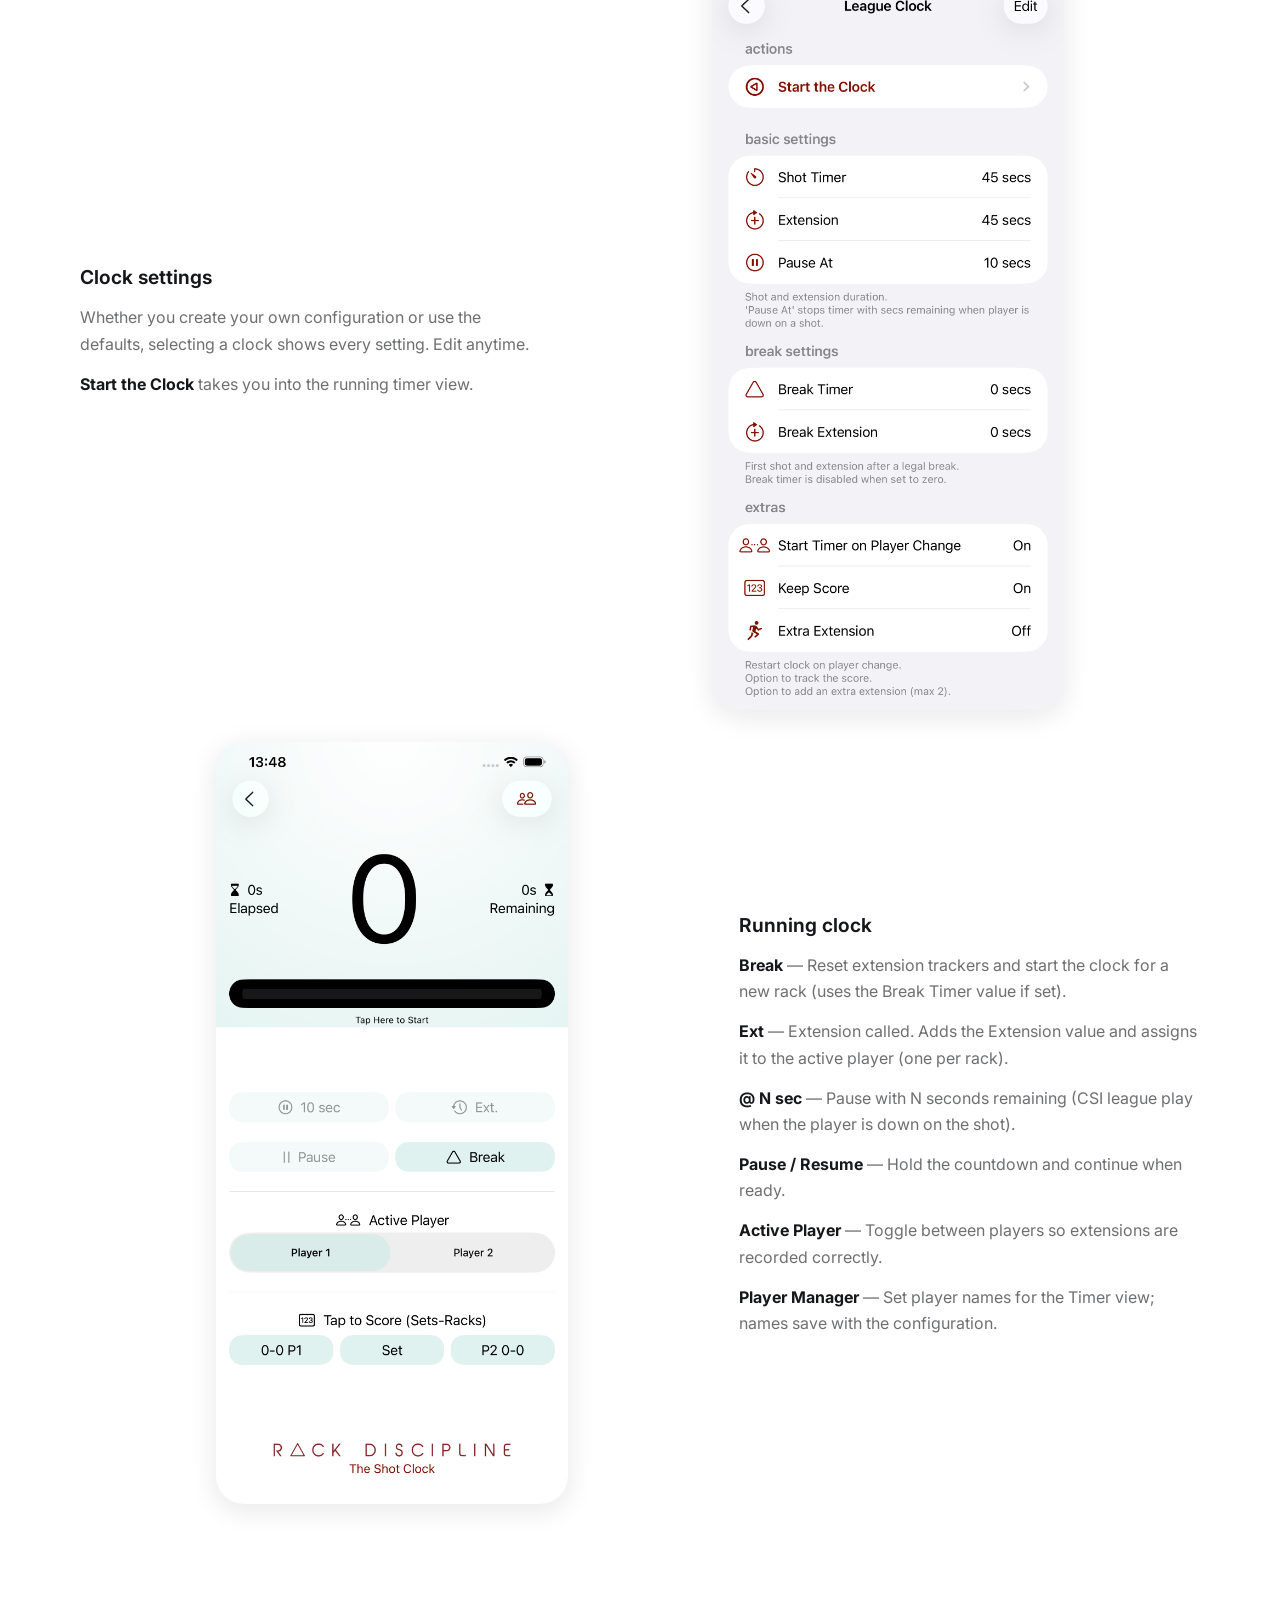
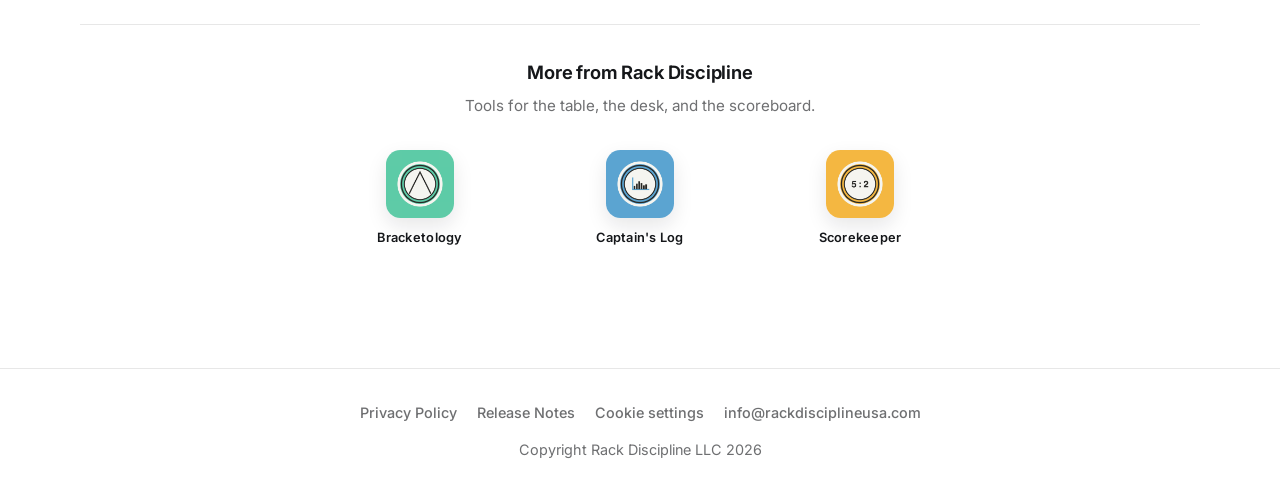
==== commit 283cfe50: "FlashyCards in the product nav Co-Authored-By: Claude Sonnet 5.5 <noreply@anthropic.com>" ====
--- a/index.html
+++ b/index.html
@@ -51,6 +51,7 @@
       <a href="https://shotclock.rackdisciplineusa.com" aria-current="page">Shot Clock</a>
       <a href="https://captainslog.rackdisciplineusa.com">Captain's Log</a>
       <a href="https://scorekeeper.rackdisciplineusa.com">Scorekeeper</a>
+      <a href="https://flashycards.rackdisciplineusa.com">FlashyCards</a>
       <a href="https://blog.rackdisciplineusa.com">Blog</a>
     </nav>
   </header>
--- a/css/site.css
+++ b/css/site.css
@@ -203,7 +203,7 @@
 .hero__lede {
   margin: 0 auto 1.75rem;
   max-width: 34rem;
-  color: var(--ink-muted);
+  color: rgba(21, 23, 26, 0.85);
   font-size: 1.1rem;
   animation: mark-in 0.7s 0.16s ease both;
 }
@@ -260,6 +260,23 @@
   transform: translateY(-1px);
 }
 
+/* —— Grey full-width hero band, like the blog's cover (every page with a .hero) —— */
+body { overflow-x: clip; }  /* the band extends to the viewport edges; never let it create a horizontal scrollbar */
+
+.hero {
+  overflow: visible;
+  padding: clamp(3.5rem, 10vw, 6.5rem) 0;
+  isolation: isolate;
+}
+
+.hero::before {
+  content: "";
+  position: absolute;
+  inset: 0 calc(50% - 50vw);
+  z-index: -1;
+  background: linear-gradient(135deg, #c4c7cb 0%, #9ea2a8 50%, #686c72 100%);  /* soft diagonal, darkest in the bottom-right corner */
+}
+
 /* —— Sections —— */
 .section {
   margin: 2.5rem 0;
@@ -334,10 +351,21 @@
   width: 100%;
   max-width: 22rem;
   margin: 0 auto;
-  border-radius: var(--radius);
+  height: auto;  /* keeps the aspect ratio when the img tag carries width/height attributes */
+  border-radius: 1.75rem;  /* soft, phone-like corners on every site */
   box-shadow: var(--shadow);
   background: var(--paper-elevated);
   transition: transform 0.35s ease, box-shadow 0.35s ease;
+}
+
+/* Desktop-window (macOS) screenshots: gentler corners than a phone. */
+.screenshot--window {
+  border-radius: 0.75rem;
+}
+
+/* Landscape (iPad) screenshot: wider than the portrait phone shots so it isn't dwarfed by them. */
+.screenshot--wide {
+  max-width: 34rem;
 }
 
 .screenshot:hover {
@@ -574,8 +602,35 @@
   margin-top: 0.5rem;
 }
 
-.family--learning .family__grid {
+/* Sections with a single card: one centered column instead of a half-empty two-column grid. */
+.family--learning .family__grid,
+.family--business .family__grid {
+  grid-template-columns: 1fr;
   max-width: 32rem;
+}
+
+.family--business {
+  margin-top: 0.5rem;
+}
+
+/* A white-on-transparent wordmark (FoundRE): the logo is the card's heading, shown on a dark tile. */
+.family-item--wordmark {
+  grid-template-columns: 1fr;
+}
+
+.family-item--wordmark .family-item__name {
+  margin: 0.3rem 0 0.55rem;
+}
+
+.family-item img.family-item__wordmark {
+  display: block;
+  width: auto;
+  height: 1.8rem;
+  box-sizing: content-box;
+  padding: 0.9rem 1.2rem;
+  background: #0c1445;
+  border-radius: 0.7rem;
+  box-shadow: none;
 }
 
 /* —— Apps pair (Bracketology + Companion) —— */
@@ -600,6 +655,10 @@
 
 .app-slot .hero__product-mark {
   margin-bottom: 0.85rem;
+}
+
+.app-slot .store-badge {
+  display: inline-block;  /* so the slot's text-align centers the badge under the icon */
 }
 
 /* —— Legal / prose pages —— */
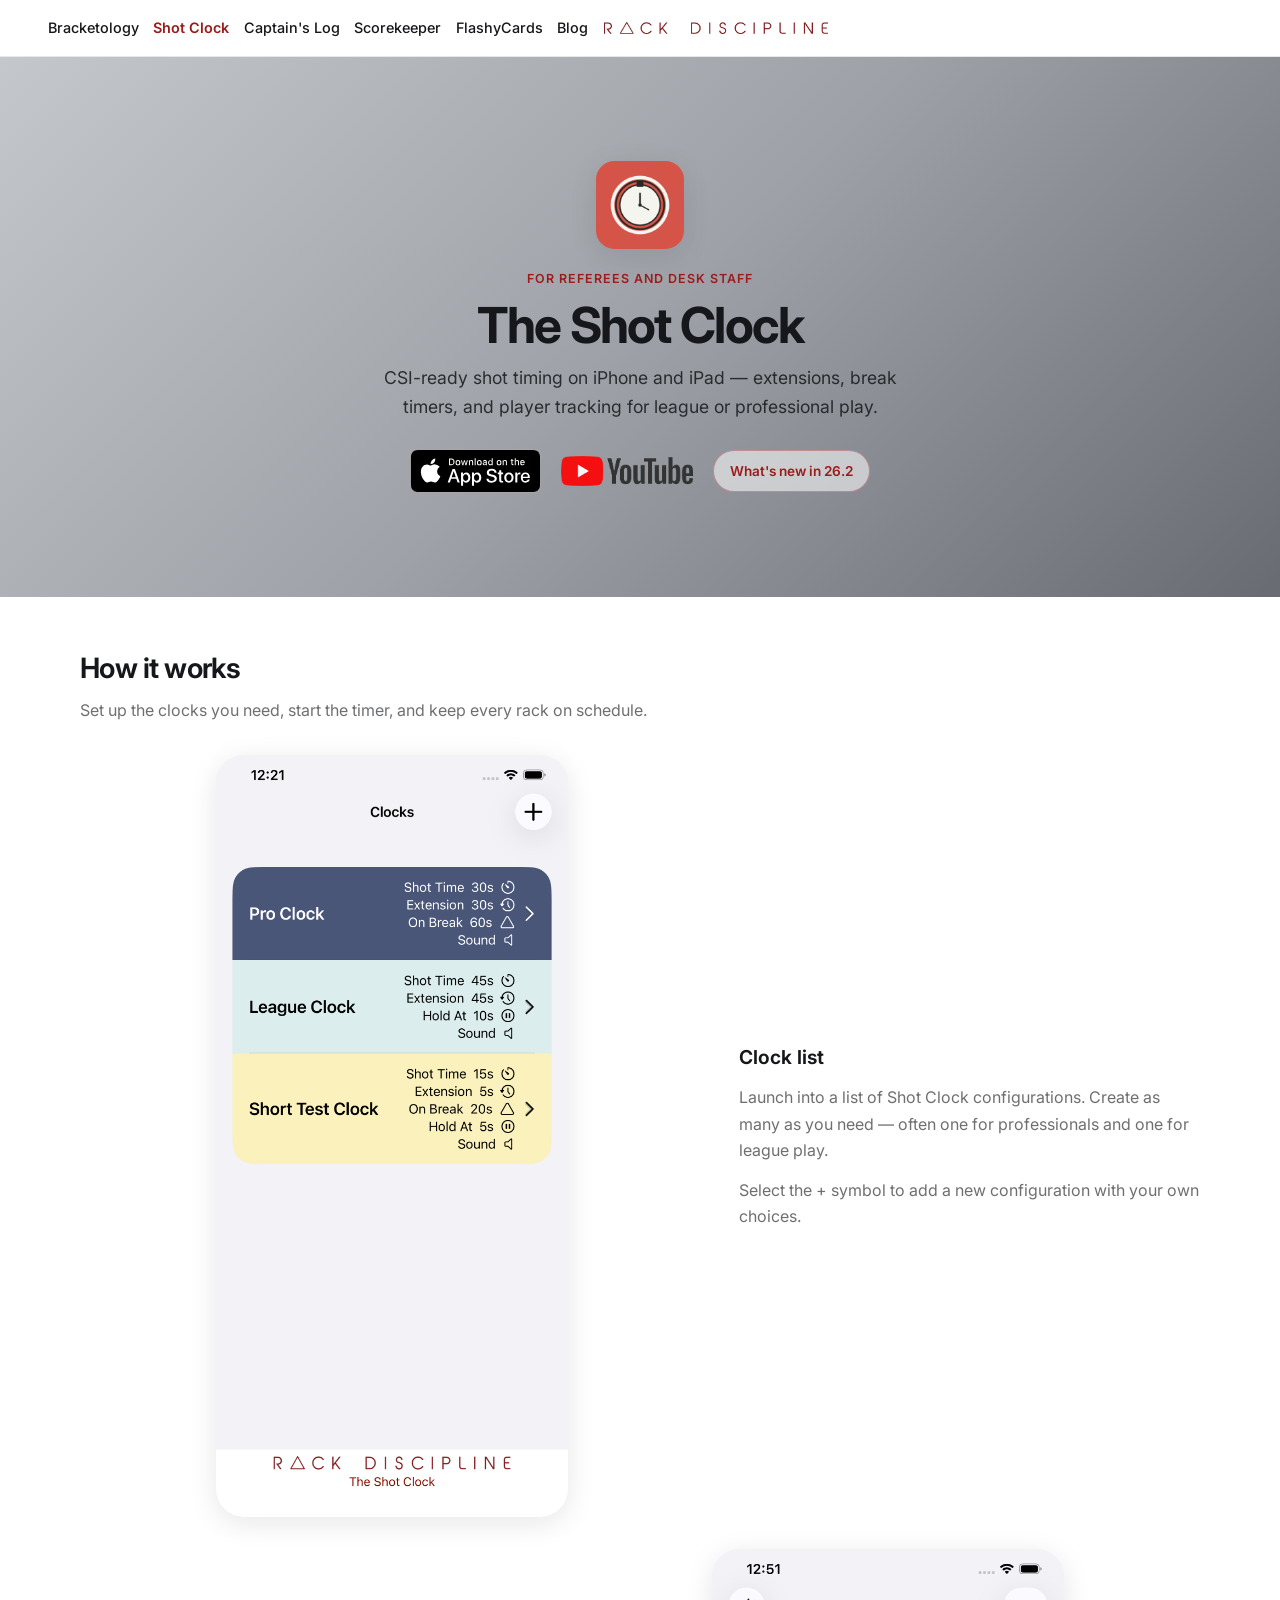
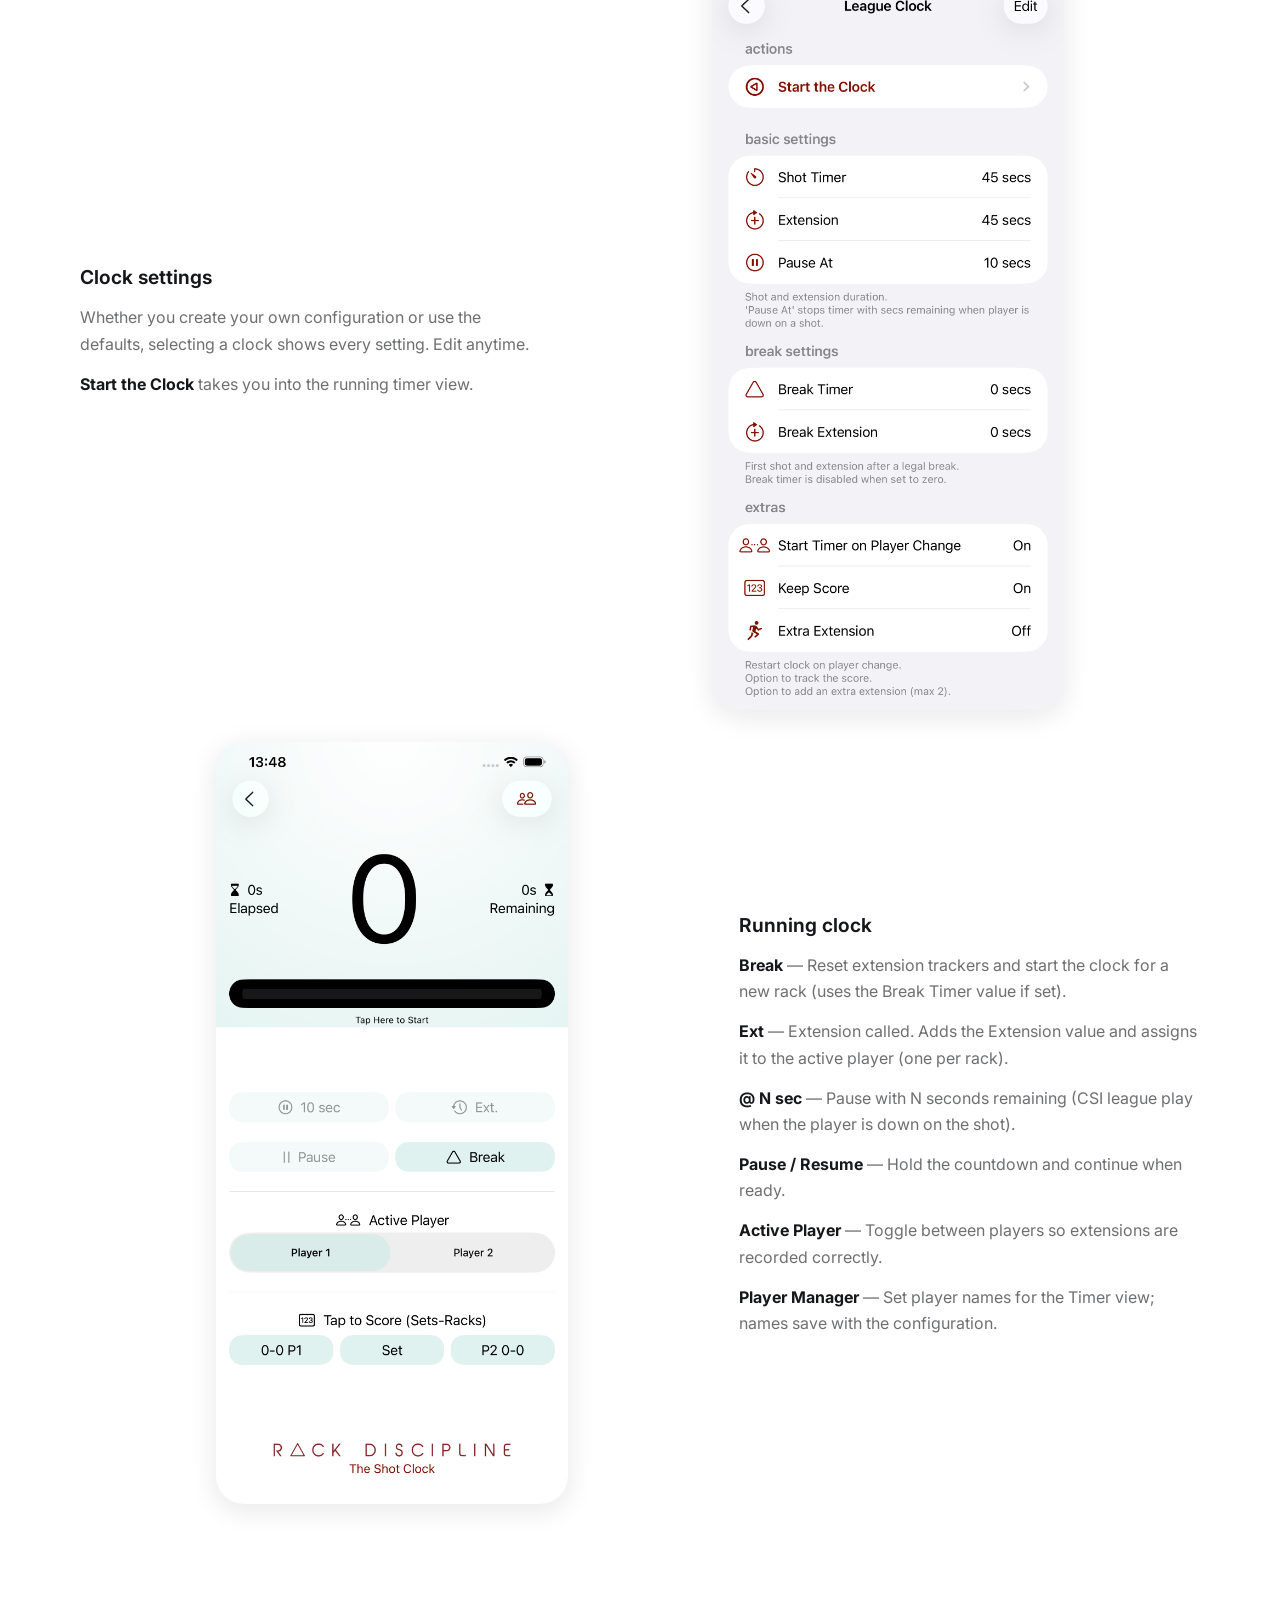
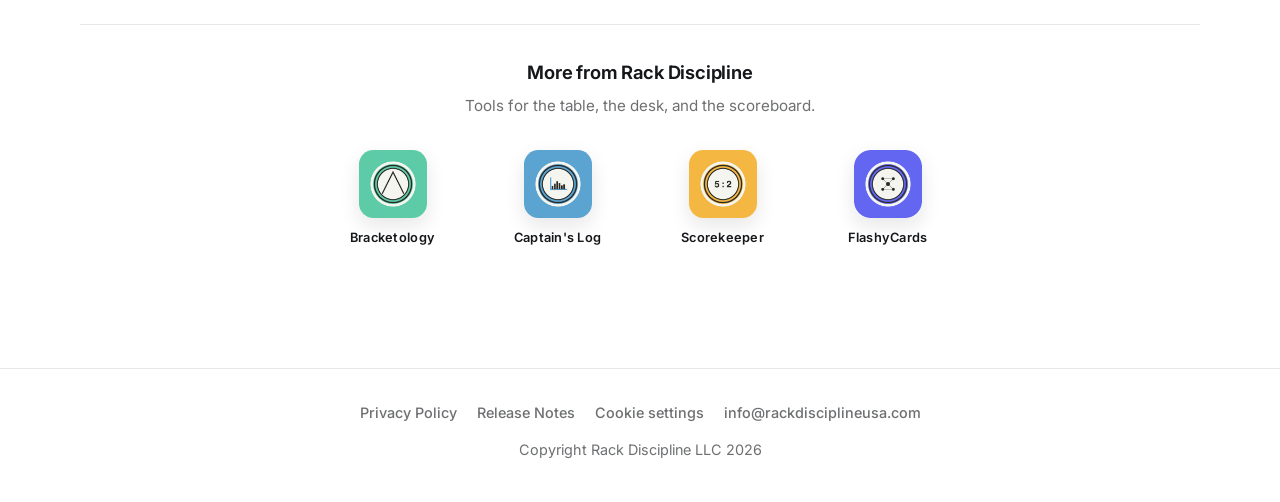
==== commit 843c0c19: "FlashyCards in the More-from strip Co-Authored-By: Claude Sonnet 5.5 <noreply@anthropic.com>" ====
--- a/index.html
+++ b/index.html
@@ -137,6 +137,10 @@
           <img src="img/Scorekeeper logo.png" alt="">
           <span>Scorekeeper</span>
         </a>
+        <a class="sister" href="https://flashycards.rackdisciplineusa.com">
+          <img src="img/Flashy logo.png" alt="">
+          <span>FlashyCards</span>
+        </a>
       </div>
     </aside>
   </main>
